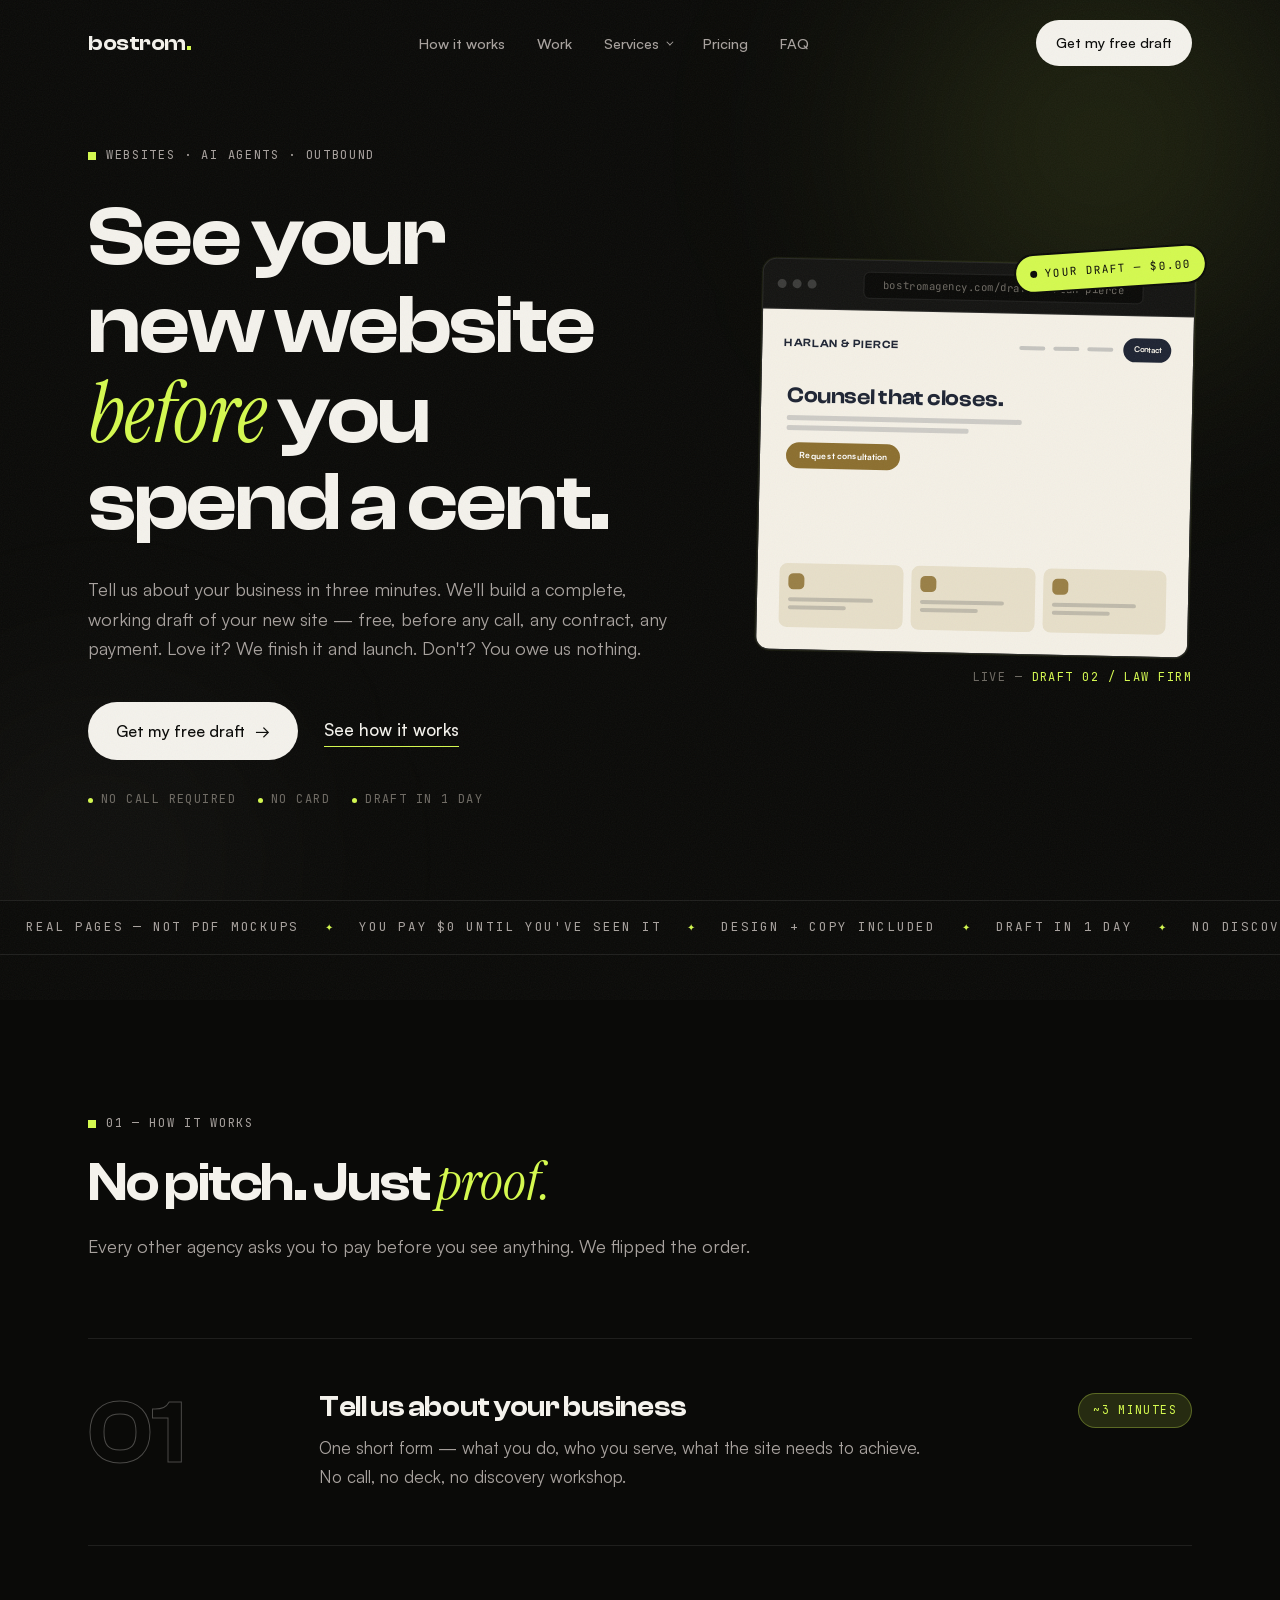
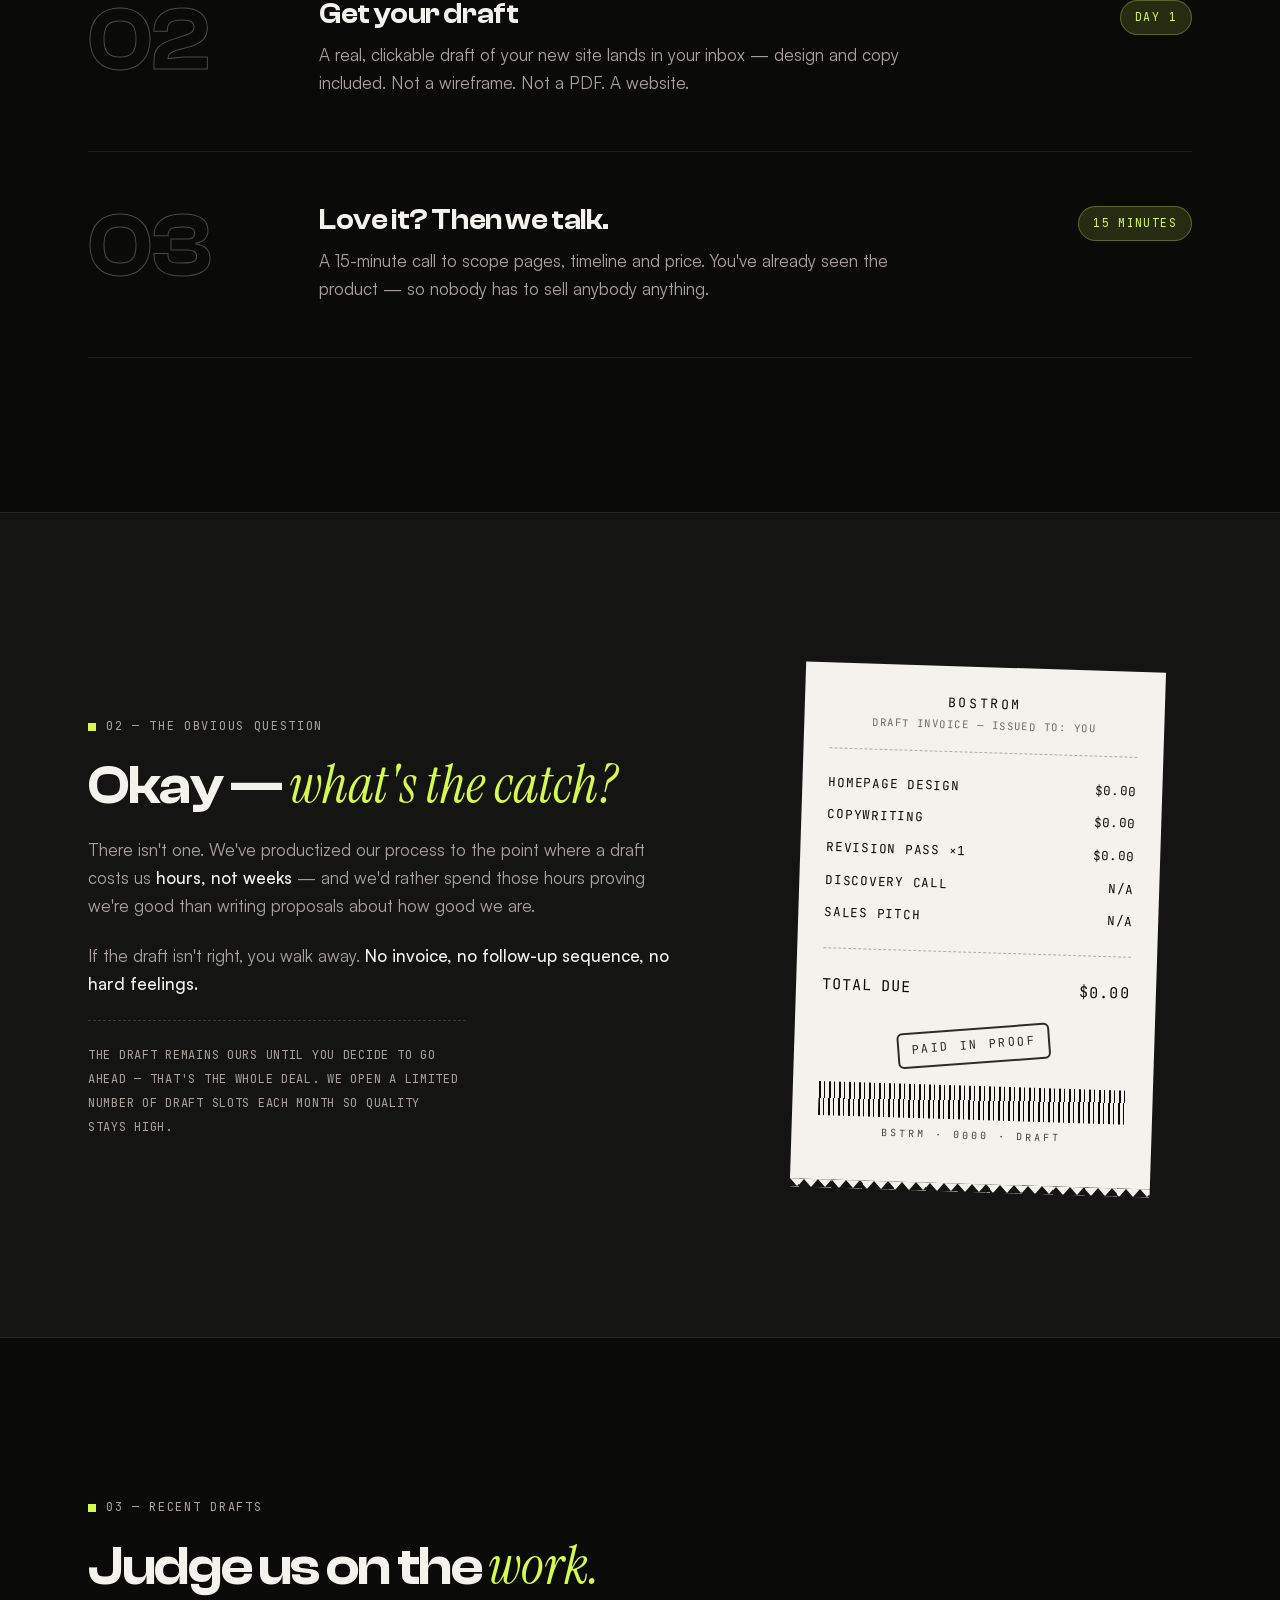
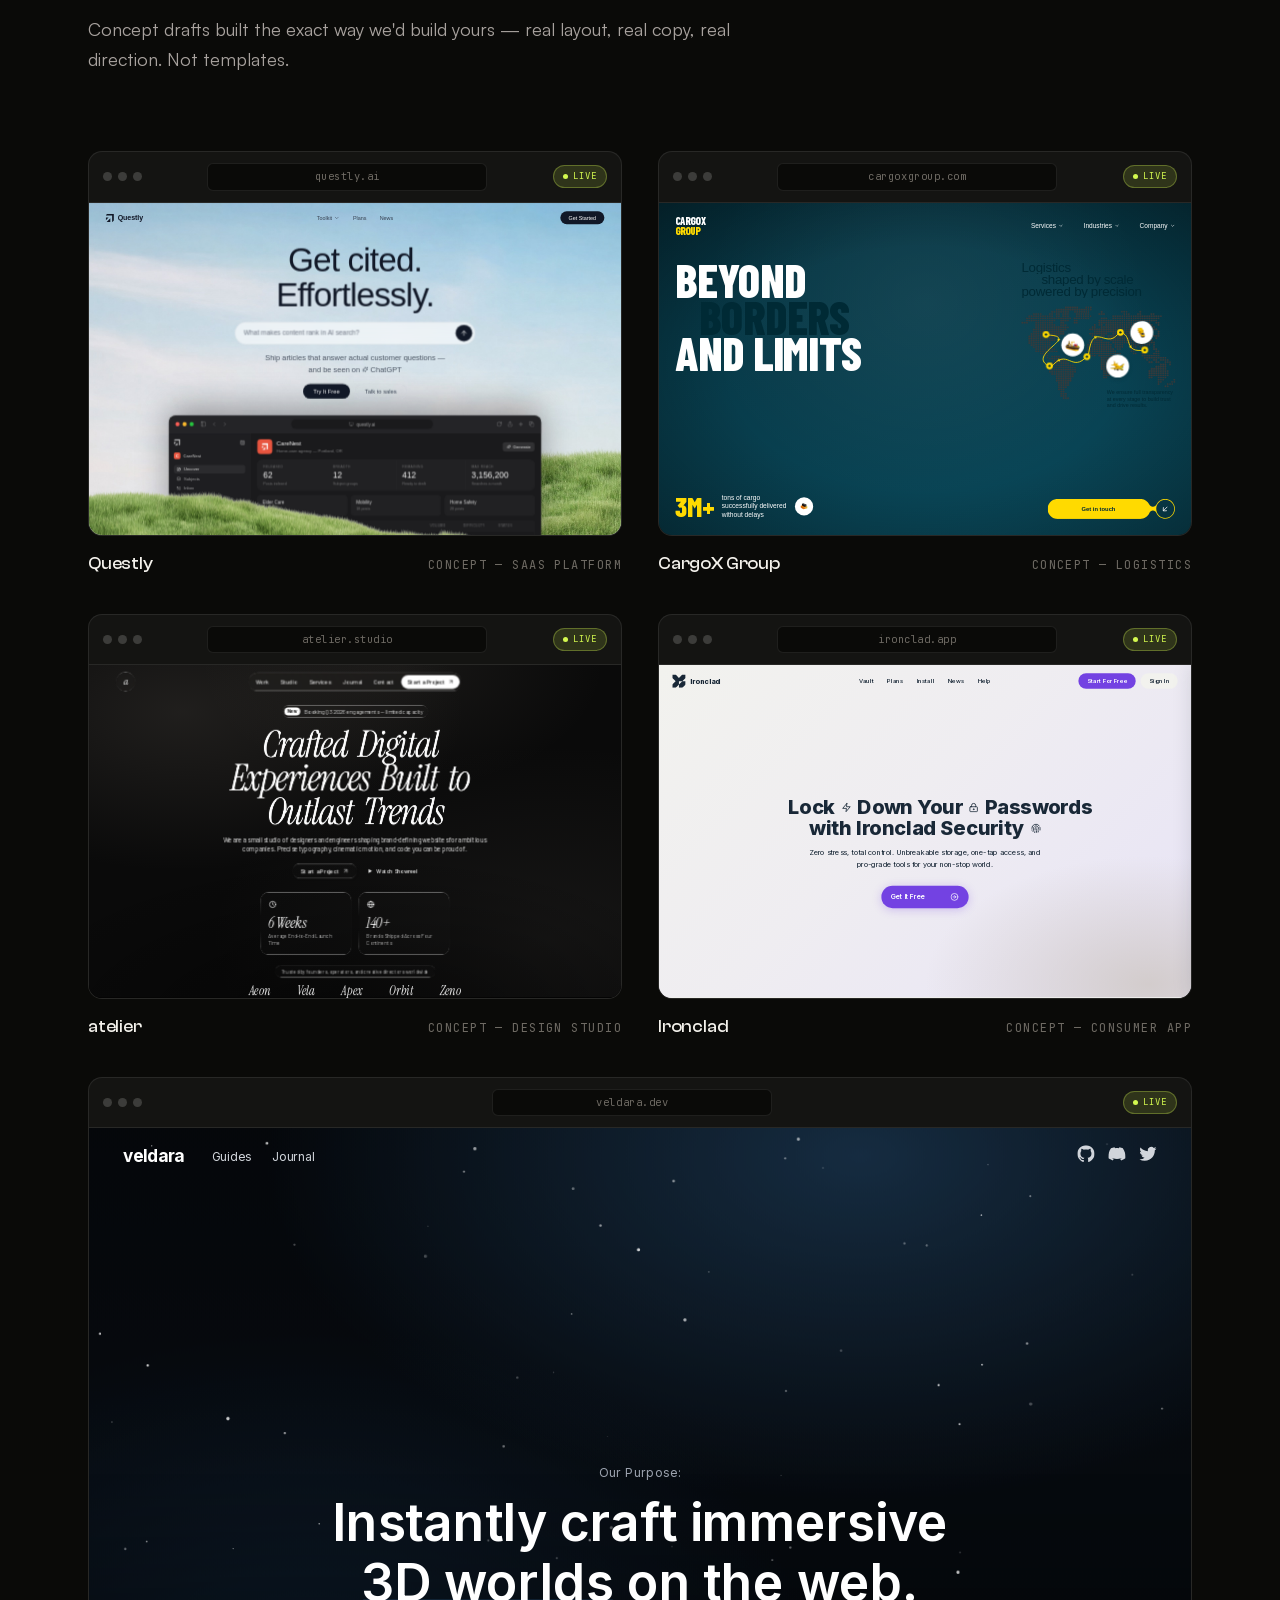
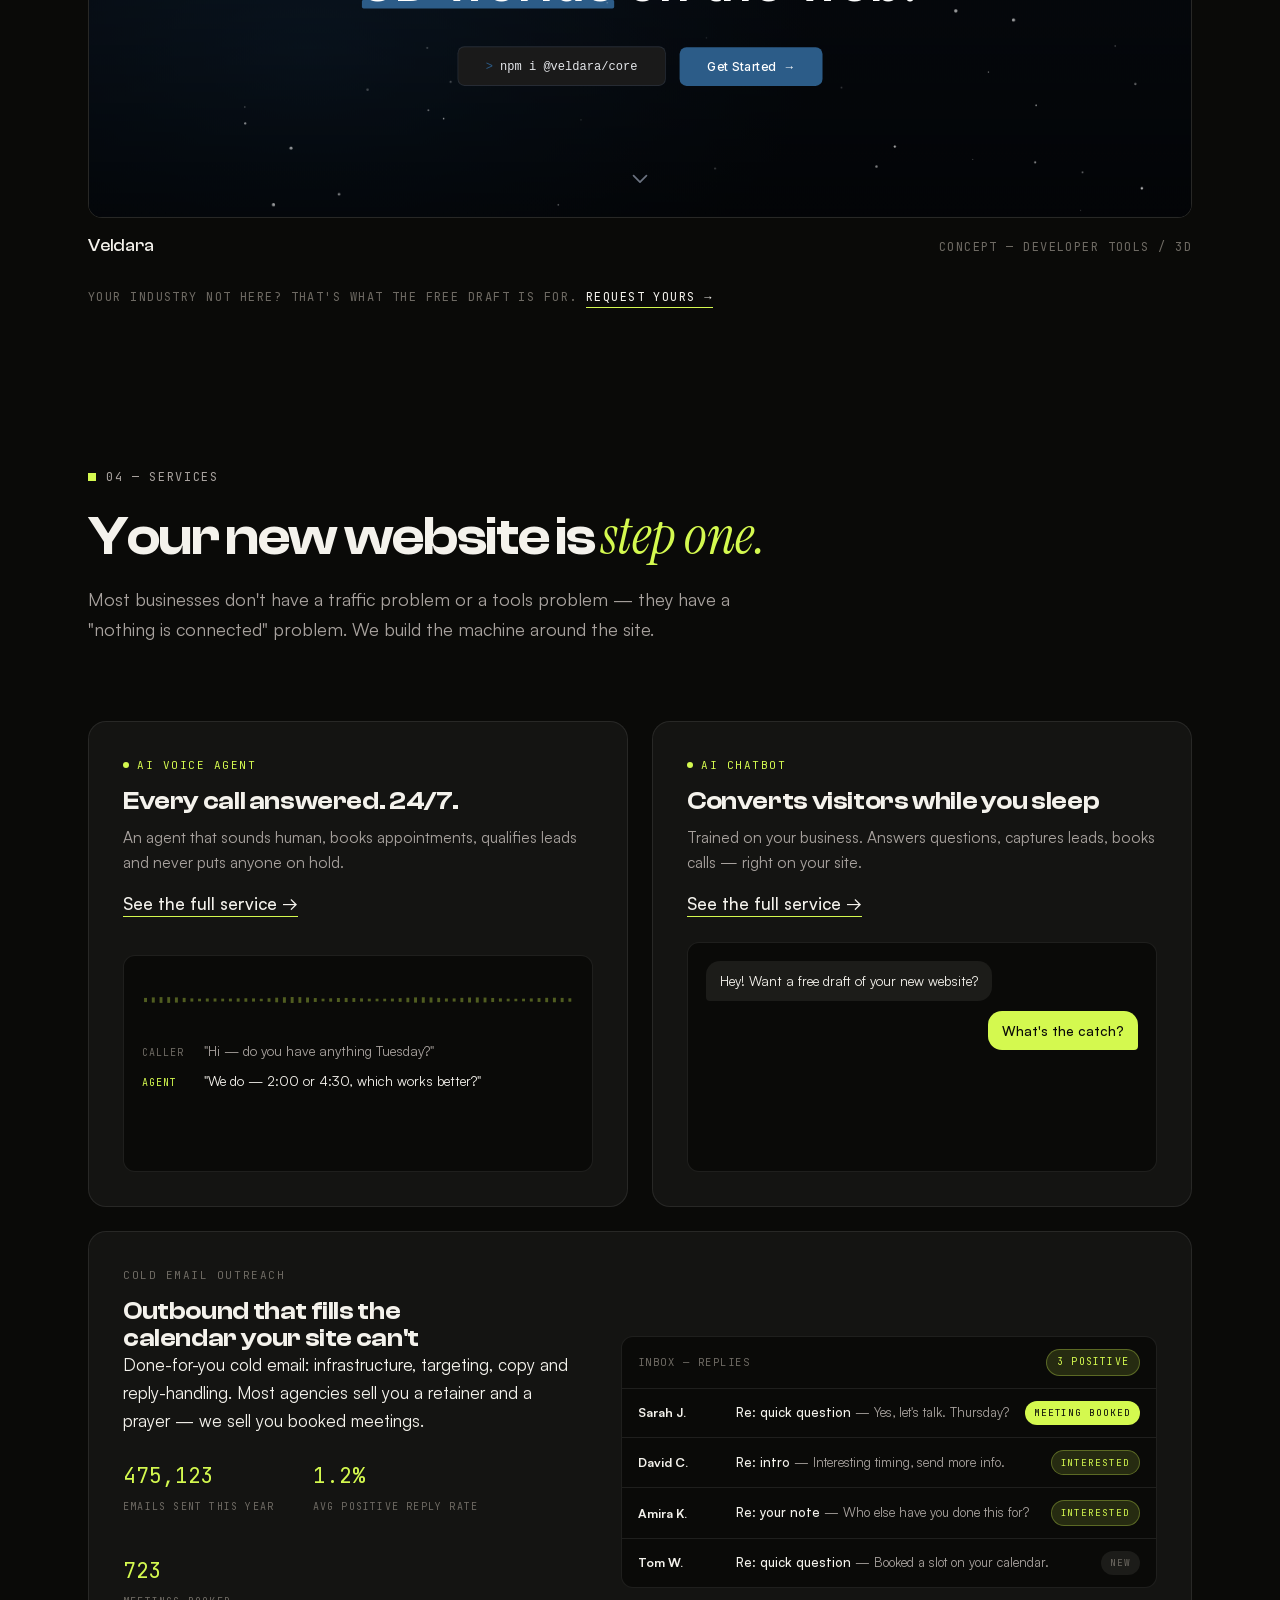
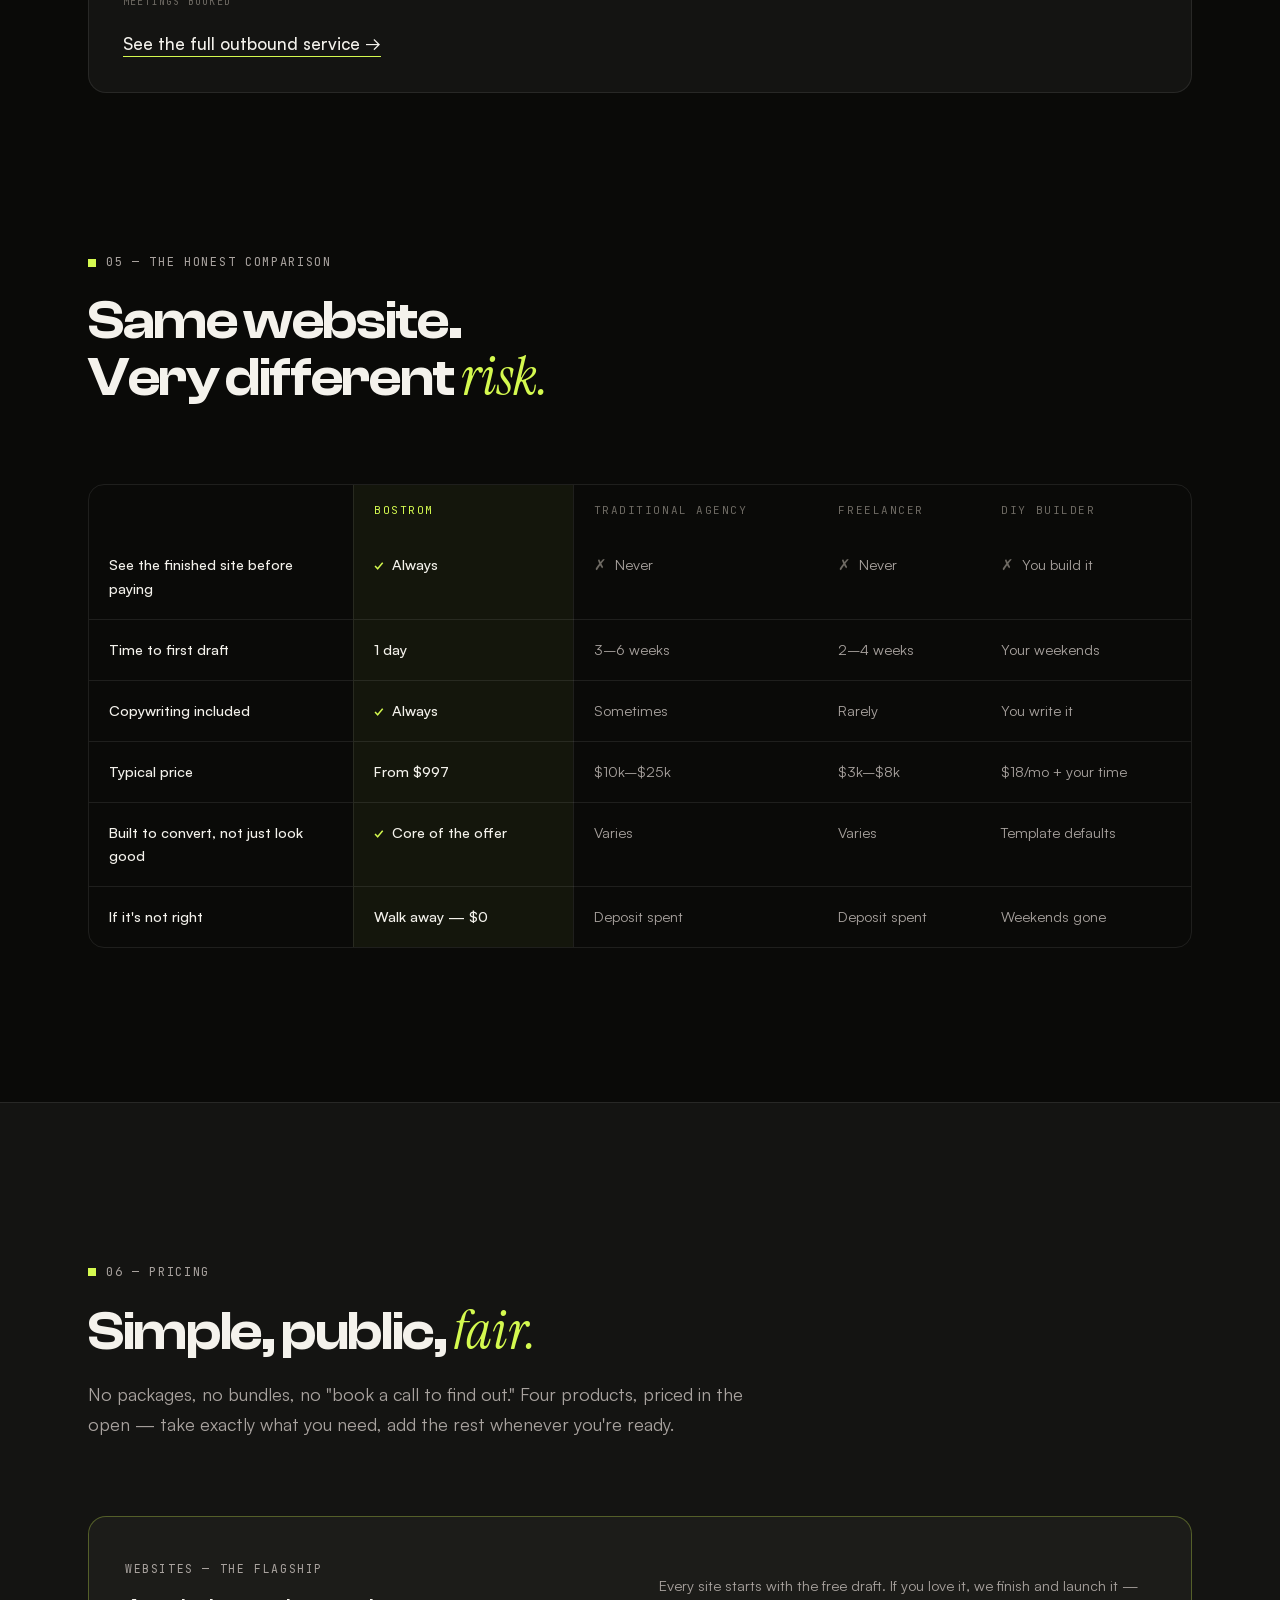
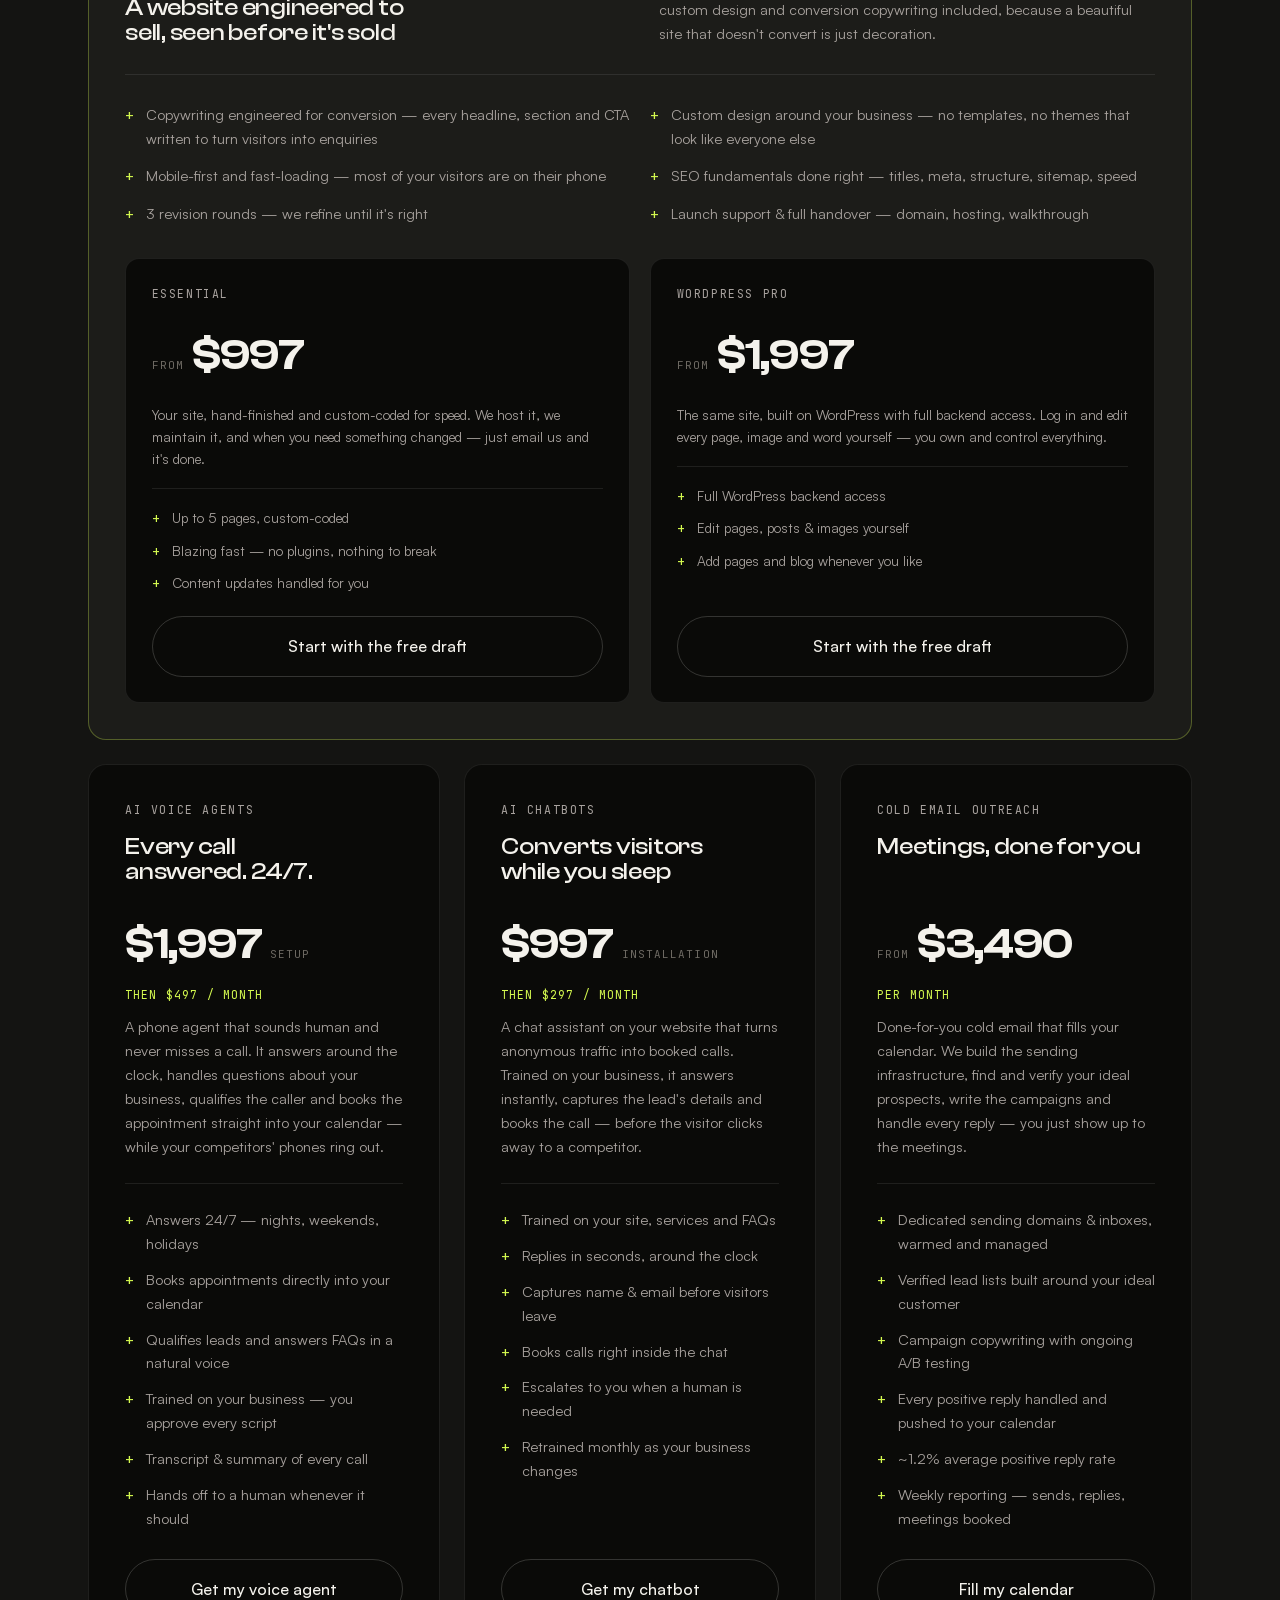
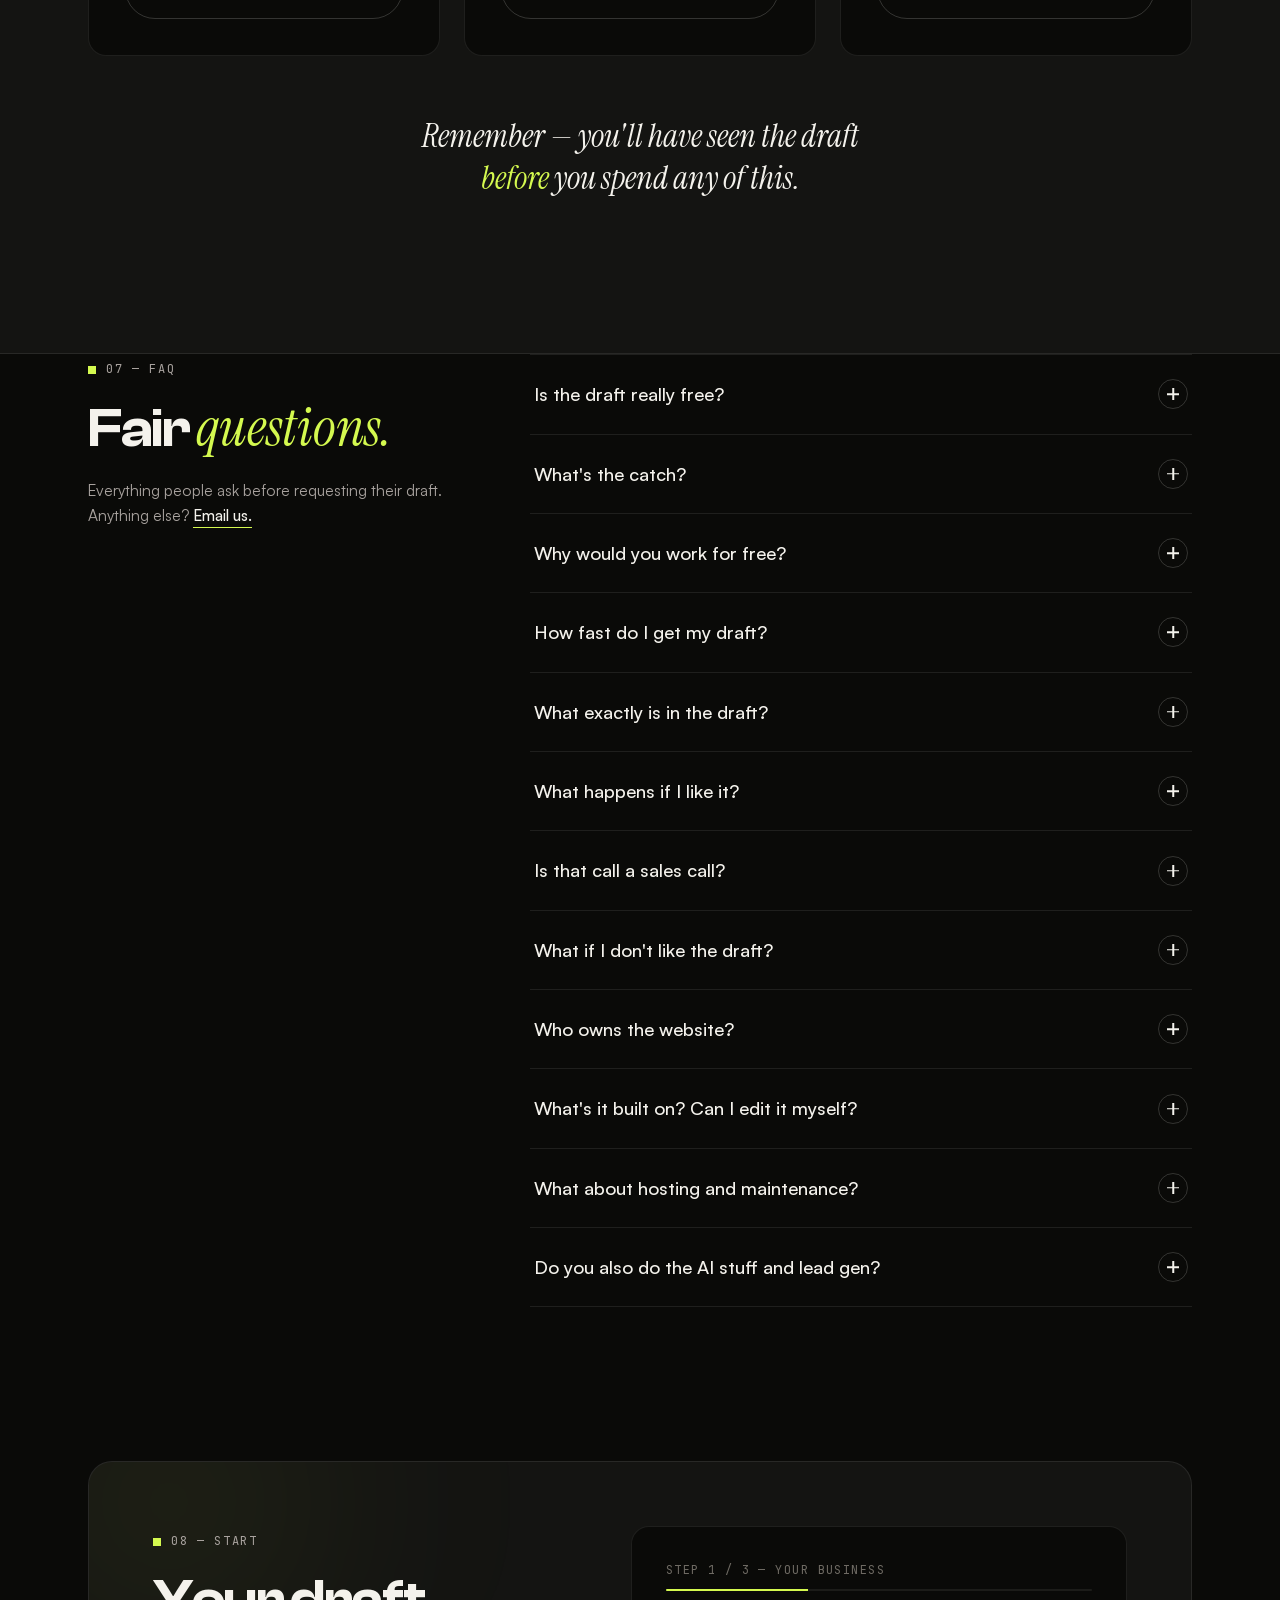
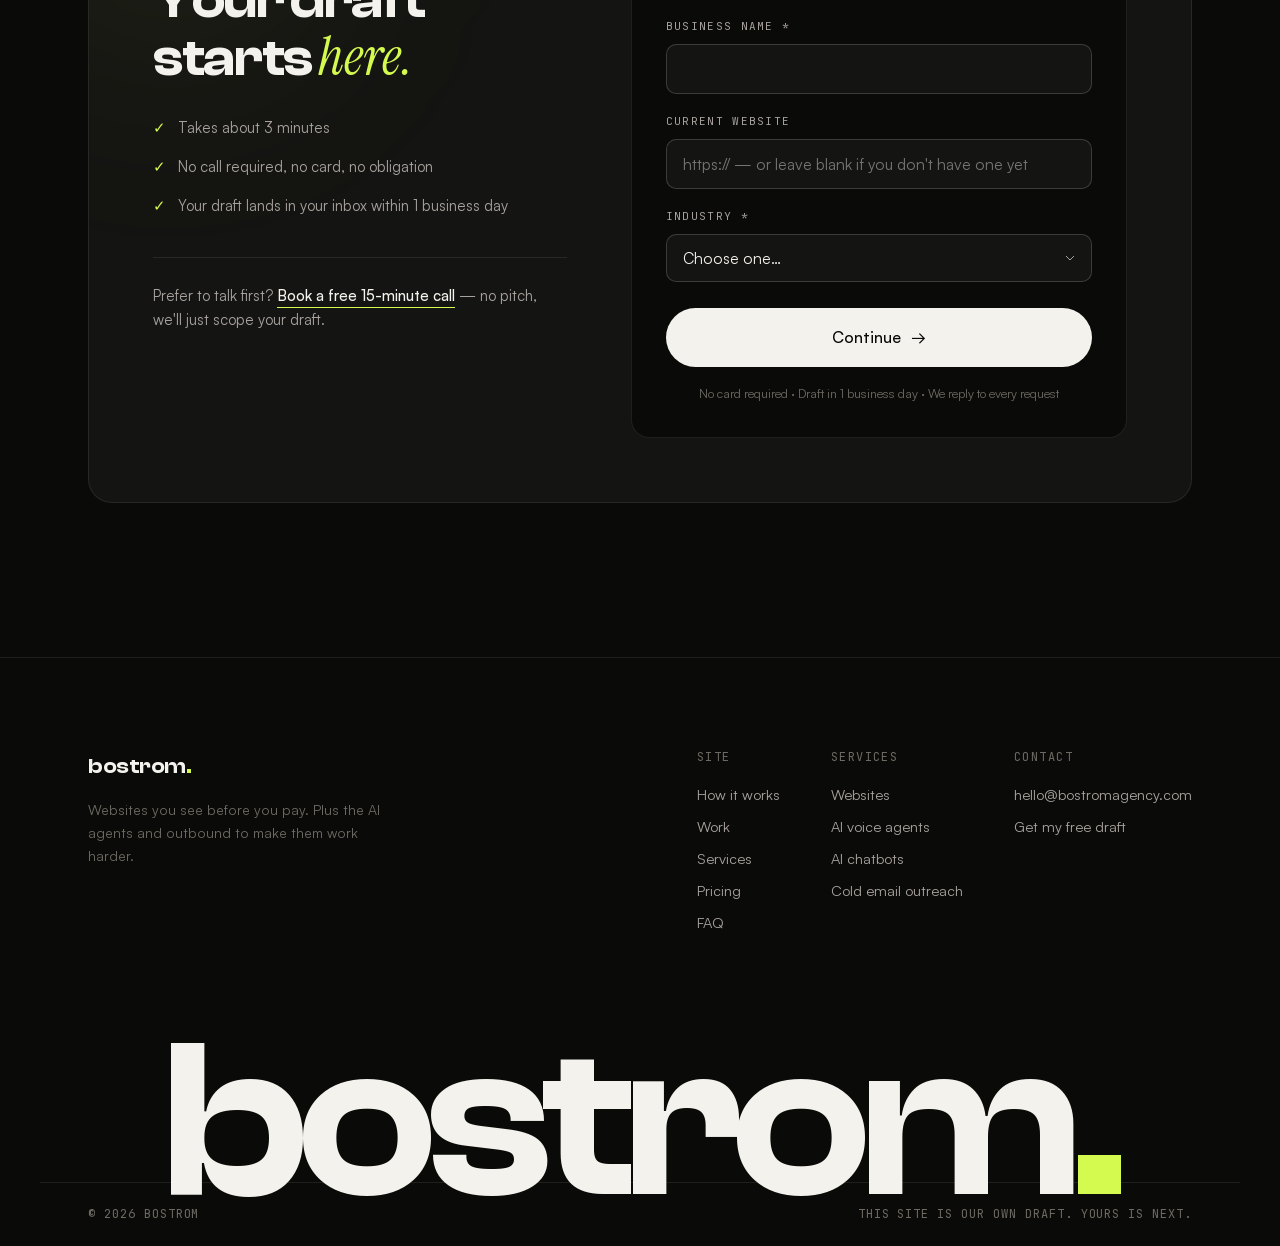
==== index.html @ e9e7b2a8 "Bostrom marketing site: homepage + voice / chatbot / cold-email service pages Static multi-page site" ====
<!DOCTYPE html>
<html lang="en">
<head>
<meta charset="UTF-8">
<meta name="viewport" content="width=device-width, initial-scale=1.0">
<title>Bostrom — See your new website before you pay a cent</title>
<meta name="description" content="Bostrom builds a complete working draft of your new website before any call, contract or payment. Love it? We launch it. Don't? You owe nothing. Websites, AI voice agents, chatbots & cold email outreach.">
<meta property="og:title" content="Bostrom — See your new website before you pay a cent">
<meta property="og:description" content="A complete working draft of your new website — free, before any call, any contract, any payment.">
<meta property="og:type" content="website">
<link rel="icon" href="data:image/svg+xml,%3Csvg xmlns='http://www.w3.org/2000/svg' viewBox='0 0 64 64'%3E%3Crect width='64' height='64' rx='14' fill='%23D4F94F'/%3E%3Ctext x='32' y='46' font-family='Georgia,serif' font-style='italic' font-size='42' text-anchor='middle' fill='%230A0A08'%3Eb%3C/text%3E%3C/svg%3E">
<link rel="stylesheet" href="styles.css">
</head>
<body>
<a class="skip" href="#main">Skip to content</a>
<div id="nav-sentinel"></div>
<div class="grain" aria-hidden="true"></div>

<header class="nav" id="nav">
  <div class="container">
    <a class="wordmark" href="#top">bostrom<i>.</i></a>
    <nav aria-label="Primary">
      <ul class="nav-links">
        <li><a href="#process">How it works</a></li>
        <li><a href="#work">Work</a></li>
        <li class="has-drop">
          <a href="#services" aria-haspopup="true">Services</a>
          <div class="drop">
            <div class="drop-inner">
              <a href="#pricing">Websites <span class="dm">from $997</span></a>
              <a href="voice-agents.html">AI voice agents <span class="dm">$1,997</span></a>
              <a href="chatbots.html">AI chatbots <span class="dm">$997</span></a>
              <a href="cold-email.html">Cold email outreach <span class="dm">from $3,490</span></a>
            </div>
          </div>
        </li>
        <li><a href="#pricing">Pricing</a></li>
        <li><a href="#faq">FAQ</a></li>
      </ul>
    </nav>
    <div style="display:flex;align-items:center;gap:10px">
      <a class="btn" href="#start">Get my free draft</a>
      <button class="nav-toggle" id="nav-toggle" aria-label="Menu" aria-expanded="false"><span></span><span></span><span></span></button>
    </div>
  </div>
</header>
<div class="mobile-menu" id="mobile-menu">
  <span class="mono">Menu</span>
  <a href="#process">How it works</a>
  <a href="#work">Work</a>
  <a href="#services">Services</a>
  <a href="voice-agents.html">AI voice agents</a>
  <a href="chatbots.html">AI chatbots</a>
  <a href="cold-email.html">Cold email</a>
  <a href="#pricing">Pricing</a>
  <a href="#faq">FAQ</a>
  <a href="#start" style="color:var(--lime)">Get my free draft</a>
</div>

<main id="main">

<!-- ================= HERO ================= -->
<section class="hero" id="top">
  <div class="aurora aurora-1" aria-hidden="true"></div>
  <div class="aurora aurora-2" aria-hidden="true"></div>
  <div class="container hero-grid">
    <div>
      <span class="eyebrow fade-up" data-scramble>Websites · AI Agents · Outbound</span>
      <h1>
        <span class="line"><span class="line-in">See your new website</span></span>
        <span class="line"><span class="line-in"><span class="serif-a">before</span> you spend a cent.</span></span>
      </h1>
      <p class="lead fade-up d1">Tell us about your business in three minutes. We'll build a complete, working draft of your new site — free, before any call, any contract, any payment. Love it? We finish it and launch. Don't? You owe us nothing.</p>
      <div class="hero-cta fade-up d2">
        <span class="magnetic"><a class="btn" href="#start">Get my free draft <span class="arr">→</span></a></span>
        <a class="link-u" href="#process">See how it works</a>
      </div>
      <div class="hero-micro mono fade-up d3">
        <span>No call required</span>
        <span>No card</span>
        <span>Draft in 1 day</span>
      </div>
    </div>
    <div class="hero-visual fade-up d2">
      <div class="hero-frame-wrap">
        <span class="sticker"><i></i>Your draft — $0.00</span>
        <div class="frame">
          <div class="frame-bar">
            <div class="frame-dots"><i></i><i></i><i></i></div>
            <div class="frame-url" id="hero-url">bostromagency.com/draft/nordblom-dental</div>
          </div>
          <div class="mini" id="hero-mini">
            <div class="mini-nav">
              <span class="mini-logo" id="hm-logo">NORDBLOM DENTAL</span>
              <span class="mn-links"><i></i><i></i><i></i></span>
              <span class="mini-btn" id="hm-btn">Book now</span>
            </div>
            <div class="mini-hero">
              <div class="mini-h" id="hm-h">Smile with confidence again.</div>
              <div class="mini-sub"><i></i><i></i></div>
              <span class="mini-cta" id="hm-cta">Book a check-up</span>
            </div>
            <div class="mini-cards">
              <div class="mini-card"><b></b><i></i><i></i></div>
              <div class="mini-card"><b></b><i></i><i></i></div>
              <div class="mini-card"><b></b><i></i><i></i></div>
            </div>
          </div>
        </div>
      </div>
      <p class="frame-caption mono">Live — <b id="hero-count">Draft 01 / Dental clinic</b></p>
    </div>
  </div>
</section>

<!-- ================= TICKER ================= -->
<div class="ticker" aria-hidden="true">
  <div class="ticker-track" id="ticker-track">
    <div>
      <span>Real pages — not PDF mockups</span><em>✦</em>
      <span>You pay $0 until you've seen it</span><em>✦</em>
      <span>Design + copy included</span><em>✦</em>
      <span>Draft in 1 day</span><em>✦</em>
      <span>No discovery calls</span><em>✦</em>
      <span>No deposits</span><em>✦</em>
      <span>Walk away anytime</span><em>✦</em>
    </div>
  </div>
</div>

<!-- ================= PROCESS ================= -->
<section class="sect" id="process">
  <div class="container">
    <div class="sect-head" data-reveal>
      <span class="eyebrow">01 — How it works</span>
      <h2>No pitch. Just <span class="serif-a">proof.</span></h2>
      <p class="lead">Every other agency asks you to pay before you see anything. We flipped the order.</p>
    </div>
    <div class="steps">
      <div class="step" data-reveal>
        <span class="step-num">01</span>
        <div>
          <h3>Tell us about your business</h3>
          <p>One short form — what you do, who you serve, what the site needs to achieve. No call, no deck, no discovery workshop.</p>
        </div>
        <span class="chip">~3 minutes</span>
      </div>
      <div class="step" data-reveal>
        <span class="step-num">02</span>
        <div>
          <h3>Get your draft</h3>
          <p>A real, clickable draft of your new site lands in your inbox — design and copy included. Not a wireframe. Not a PDF. A website.</p>
        </div>
        <span class="chip">Day 1</span>
      </div>
      <div class="step" data-reveal>
        <span class="step-num">03</span>
        <div>
          <h3>Love it? Then we talk.</h3>
          <p>A 15-minute call to scope pages, timeline and price. You've already seen the product — so nobody has to sell anybody anything.</p>
        </div>
        <span class="chip">15 minutes</span>
      </div>
    </div>
  </div>
</section>

<!-- ================= CATCH ================= -->
<section class="sect catch" id="catch">
  <div class="container catch-grid">
    <div data-reveal>
      <span class="eyebrow">02 — The obvious question</span>
      <h2>Okay — <span class="serif-a">what's the catch?</span></h2>
      <p>There isn't one. We've productized our process to the point where a draft costs us <b>hours, not weeks</b> — and we'd rather spend those hours proving we're good than writing proposals about how good we are.</p>
      <p>If the draft isn't right, you walk away. <b>No invoice, no follow-up sequence, no hard feelings.</b></p>
      <p class="fine">The draft remains ours until you decide to go ahead — that's the whole deal. We open a limited number of draft slots each month so quality stays high.</p>
    </div>
    <div class="receipt-wrap" data-reveal>
      <div class="receipt" aria-label="A receipt showing everything in the draft costs $0.00">
        <h3>Bostrom</h3>
        <p class="r-sub">Draft invoice — issued to: you</p>
        <hr>
        <div class="row"><span>Homepage design</span><span>$0.00</span></div>
        <div class="row"><span>Copywriting</span><span>$0.00</span></div>
        <div class="row"><span>Revision pass ×1</span><span>$0.00</span></div>
        <div class="row"><span>Discovery call</span><span>N/A</span></div>
        <div class="row"><span>Sales pitch</span><span>N/A</span></div>
        <hr>
        <div class="row total"><span>Total due</span><span>$0.00</span></div>
        <span class="stamp">Paid in proof</span>
        <div class="barcode" aria-hidden="true"></div>
        <p class="r-id">BSTRM · 0000 · DRAFT</p>
      </div>
    </div>
  </div>
</section>

<!-- ================= WORK ================= -->
<section class="sect" id="work">
  <div class="container">
    <div class="sect-head" data-reveal>
      <span class="eyebrow">03 — Recent drafts</span>
      <h2>Judge us on the <span class="serif-a">work.</span></h2>
      <p class="lead">Concept drafts built the exact way we'd build yours — real layout, real copy, real direction. Not templates.</p>
    </div>
    <div class="work-grid">
      <a class="work-card" href="examples/questly.html" target="_blank" rel="noopener" data-reveal>
        <div class="frame">
          <div class="frame-bar"><div class="frame-dots"><i></i><i></i><i></i></div><div class="frame-url">questly.ai</div><span class="live-chip"><i></i>Live</span></div>
          <div class="site-preview" data-src="examples/questly.html?loop=1">
            <div class="poster p-questly">Questly</div>
            <iframe title="Questly — live preview" loading="lazy" tabindex="-1" aria-hidden="true"></iframe>
          </div>
          <div class="visit"><span>Open the full site ↗</span></div>
        </div>
        <div class="work-meta"><strong>Questly</strong><span class="mono">Concept — SaaS platform</span></div>
      </a>
      <a class="work-card" href="examples/cargox.html" target="_blank" rel="noopener" data-reveal>
        <div class="frame">
          <div class="frame-bar"><div class="frame-dots"><i></i><i></i><i></i></div><div class="frame-url">cargoxgroup.com</div><span class="live-chip"><i></i>Live</span></div>
          <div class="site-preview" data-src="examples/cargox.html?loop=1">
            <div class="poster p-cargox">CargoX</div>
            <iframe title="CargoX Group — live preview" loading="lazy" tabindex="-1" aria-hidden="true"></iframe>
          </div>
          <div class="visit"><span>Open the full site ↗</span></div>
        </div>
        <div class="work-meta"><strong>CargoX Group</strong><span class="mono">Concept — Logistics</span></div>
      </a>
      <a class="work-card" href="examples/atelier.html" target="_blank" rel="noopener" data-reveal>
        <div class="frame">
          <div class="frame-bar"><div class="frame-dots"><i></i><i></i><i></i></div><div class="frame-url">atelier.studio</div><span class="live-chip"><i></i>Live</span></div>
          <div class="site-preview" data-src="examples/atelier.html?loop=1">
            <div class="poster p-atelier">atelier</div>
            <iframe title="atelier — live preview" loading="lazy" tabindex="-1" aria-hidden="true"></iframe>
          </div>
          <div class="visit"><span>Open the full site ↗</span></div>
        </div>
        <div class="work-meta"><strong>atelier</strong><span class="mono">Concept — Design studio</span></div>
      </a>
      <a class="work-card" href="examples/ironclad.html" target="_blank" rel="noopener" data-reveal>
        <div class="frame">
          <div class="frame-bar"><div class="frame-dots"><i></i><i></i><i></i></div><div class="frame-url">ironclad.app</div><span class="live-chip"><i></i>Live</span></div>
          <div class="site-preview" data-src="examples/ironclad.html?loop=1">
            <div class="poster p-ironclad">Ironclad</div>
            <iframe title="Ironclad — live preview" loading="lazy" tabindex="-1" aria-hidden="true"></iframe>
          </div>
          <div class="visit"><span>Open the full site ↗</span></div>
        </div>
        <div class="work-meta"><strong>Ironclad</strong><span class="mono">Concept — Consumer app</span></div>
      </a>
      <a class="work-card work-wide" href="examples/veldara.html" target="_blank" rel="noopener" data-reveal>
        <div class="frame">
          <div class="frame-bar"><div class="frame-dots"><i></i><i></i><i></i></div><div class="frame-url">veldara.dev</div><span class="live-chip"><i></i>Live</span></div>
          <div class="site-preview" data-src="examples/veldara.html?loop=1">
            <div class="poster p-veldara">veldara</div>
            <iframe title="Veldara — live preview" loading="lazy" tabindex="-1" aria-hidden="true"></iframe>
          </div>
          <div class="visit"><span>Open the full site ↗</span></div>
        </div>
        <div class="work-meta"><strong>Veldara</strong><span class="mono">Concept — Developer tools / 3D</span></div>
      </a>
    </div>
    <p class="mono" style="margin-top:28px" data-reveal>Your industry not here? That's what the free draft is for. <a class="link-u" href="#start" style="color:var(--ink)">Request yours →</a></p>
  </div>
</section>

<!-- ================= SERVICES ================= -->
<section class="sect" id="services" style="padding-top:0">
  <div class="container">
    <div class="sect-head" data-reveal>
      <span class="eyebrow">04 — Services</span>
      <h2>Your new website is <span class="serif-a">step one.</span></h2>
      <p class="lead">Most businesses don't have a traffic problem or a tools problem — they have a "nothing is connected" problem. We build the machine around the site.</p>
    </div>
    <div class="bento">
      <div class="tile t-voice" data-reveal>
        <span class="tile-tag ai">AI Voice Agent</span>
        <h3>Every call answered. 24/7.</h3>
        <p>An agent that sounds human, books appointments, qualifies leads and never puts anyone on hold.</p>
        <div class="tile-cta" style="margin-top:14px"><a class="link-u" href="voice-agents.html">See the full service →</a></div>
        <div class="tile-demo">
          <div class="voice-demo">
            <canvas class="wave" id="wave" width="600" height="104" aria-hidden="true"></canvas>
            <div class="voice-lines" id="voice-lines">
              <div class="vl caller"><b>Caller</b><span>"Hi — do you have anything Tuesday?"</span></div>
              <div class="vl agent"><b>Agent</b><span>"We do — 2:00 or 4:30, which works better?"</span></div>
              <div class="vl caller"><b>Caller</b><span>"2 works."</span></div>
              <div class="vl agent"><b>Agent</b><span>"Booked. Confirmation on its way. <span class="ok">✓</span>"</span></div>
            </div>
          </div>
        </div>
      </div>

      <div class="tile t-chat" data-reveal>
        <span class="tile-tag ai">AI Chatbot</span>
        <h3>Converts visitors while you sleep</h3>
        <p>Trained on your business. Answers questions, captures leads, books calls — right on your site.</p>
        <div class="tile-cta" style="margin-top:14px"><a class="link-u" href="chatbots.html">See the full service →</a></div>
        <div class="tile-demo">
          <div class="chat-demo" id="chat-demo" aria-hidden="true"></div>
        </div>
      </div>

      <div class="tile t-mail" data-reveal>
        <div class="t-copy">
          <span class="tile-tag">Cold Email Outreach</span>
          <h3>Outbound that fills the calendar your site can't</h3>
          <p>Done-for-you cold email: infrastructure, targeting, copy and reply-handling. Most agencies sell you a retainer and a prayer — we sell you booked meetings.</p>
          <div class="stat-row">
            <div class="stat"><b><span data-count="475123">0</span></b><span class="sl">Emails sent this year</span></div>
            <div class="stat"><b><span data-count="1.2" data-dec="1">0</span>%</b><span class="sl">Avg positive reply rate</span></div>
            <div class="stat"><b><span data-count="723">0</span></b><span class="sl">Meetings booked</span></div>
          </div>
          <div class="tile-cta" style="margin-top:20px"><a class="link-u" href="cold-email.html">See the full outbound service →</a></div>
        </div>
        <div class="tile-demo">
          <div class="inbox">
            <div class="inbox-head"><b>Inbox — replies</b><span class="chip" id="inbox-count">0 positive</span></div>
            <div id="inbox-rows">
              <div class="mail-row"><span class="who">Sarah J.</span><span class="subj"><b>Re: quick question</b> — Yes, let's talk. Thursday?</span><span class="tag">New</span></div>
              <div class="mail-row"><span class="who">David C.</span><span class="subj"><b>Re: intro</b> — Interesting timing, send more info.</span><span class="tag">New</span></div>
              <div class="mail-row"><span class="who">Amira K.</span><span class="subj"><b>Re: your note</b> — Who else have you done this for?</span><span class="tag">New</span></div>
              <div class="mail-row"><span class="who">Tom W.</span><span class="subj"><b>Re: quick question</b> — Booked a slot on your calendar.</span><span class="tag">New</span></div>
            </div>
          </div>
        </div>
      </div>
    </div>
  </div>
</section>

<!-- ================= COMPARE ================= -->
<section class="sect" id="compare" style="padding-top:0">
  <div class="container">
    <div class="sect-head" data-reveal>
      <span class="eyebrow">05 — The honest comparison</span>
      <h2>Same website. Very different <span class="serif-a">risk.</span></h2>
    </div>
    <div class="table-scroll" data-reveal>
      <table>
        <thead>
          <tr><th scope="col"></th><th scope="col" class="you">Bostrom</th><th scope="col">Traditional agency</th><th scope="col">Freelancer</th><th scope="col">DIY builder</th></tr>
        </thead>
        <tbody>
          <tr><th scope="row">See the finished site before paying</th><td class="you"><span class="yes">✓</span>Always</td><td><span class="no">✗</span>Never</td><td><span class="no">✗</span>Never</td><td><span class="no">✗</span>You build it</td></tr>
          <tr><th scope="row">Time to first draft</th><td class="you">1 day</td><td>3–6 weeks</td><td>2–4 weeks</td><td>Your weekends</td></tr>
          <tr><th scope="row">Copywriting included</th><td class="you"><span class="yes">✓</span>Always</td><td>Sometimes</td><td>Rarely</td><td>You write it</td></tr>
          <tr><th scope="row">Typical price</th><td class="you">From $997</td><td>$10k–$25k</td><td>$3k–$8k</td><td>$18/mo + your time</td></tr>
          <tr><th scope="row">Built to convert, not just look good</th><td class="you"><span class="yes">✓</span>Core of the offer</td><td>Varies</td><td>Varies</td><td>Template defaults</td></tr>
          <tr><th scope="row">If it's not right</th><td class="you">Walk away — $0</td><td>Deposit spent</td><td>Deposit spent</td><td>Weekends gone</td></tr>
        </tbody>
      </table>
    </div>
  </div>
</section>

<!-- ================= PRICING ================= -->
<section class="sect pricing" id="pricing">
  <div class="container">
    <div class="sect-head" data-reveal>
      <span class="eyebrow">06 — Pricing</span>
      <h2>Simple, public, <span class="serif-a">fair.</span></h2>
      <p class="lead">No packages, no bundles, no "book a call to find out." Four products, priced in the open — take exactly what you need, add the rest whenever you're ready.</p>
    </div>

    <!-- Websites — flagship product -->
    <div class="price-card web-card" data-reveal>
      <div class="web-head">
        <div>
          <span class="t">Websites — the flagship</span>
          <h3>A website engineered to sell, seen before it's sold</h3>
        </div>
        <p>Every site starts with the free draft. If you love it, we finish and launch it — custom design and conversion copywriting included, because a beautiful site that doesn't convert is just decoration.</p>
      </div>
      <ul class="feat web-feats">
        <li>Copywriting engineered for conversion — every headline, section and CTA written to turn visitors into enquiries</li>
        <li>Custom design around your business — no templates, no themes that look like everyone else</li>
        <li>Mobile-first and fast-loading — most of your visitors are on their phone</li>
        <li>SEO fundamentals done right — titles, meta, structure, sitemap, speed</li>
        <li>3 revision rounds — we refine until it's right</li>
        <li>Launch support & full handover — domain, hosting, walkthrough</li>
      </ul>
      <div class="web-options">
        <div class="web-opt">
          <span class="t">Essential</span>
          <div class="amt"><span>from</span><b>$997</b></div>
          <p class="wo-d">Your site, hand-finished and custom-coded for speed. We host it, we maintain it, and when you need something changed — just email us and it's done.</p>
          <ul class="feat">
            <li>Up to 5 pages, custom-coded</li>
            <li>Blazing fast — no plugins, nothing to break</li>
            <li>Content updates handled for you</li>
          </ul>
          <a class="btn btn-ghost" href="#start">Start with the free draft</a>
        </div>
        <div class="web-opt">
          <span class="t">WordPress Pro</span>
          <div class="amt"><span>from</span><b>$1,997</b></div>
          <p class="wo-d">The same site, built on WordPress with full backend access. Log in and edit every page, image and word yourself — you own and control everything.</p>
          <ul class="feat">
            <li>Full WordPress backend access</li>
            <li>Edit pages, posts & images yourself</li>
            <li>Add pages and blog whenever you like</li>
          </ul>
          <a class="btn btn-ghost" href="#start">Start with the free draft</a>
        </div>
      </div>
    </div>

    <!-- Standalone products -->
    <div class="price-grid">
      <div class="price-card" data-reveal>
        <span class="t">AI Voice Agents</span>
        <h3>Every call answered. 24/7.</h3>
        <div class="amt"><b>$1,997</b><span>setup</span></div>
        <div class="amt-mo mono">then $497 / month</div>
        <p>A phone agent that sounds human and never misses a call. It answers around the clock, handles questions about your business, qualifies the caller and books the appointment straight into your calendar — while your competitors' phones ring out.</p>
        <ul class="feat">
          <li>Answers 24/7 — nights, weekends, holidays</li>
          <li>Books appointments directly into your calendar</li>
          <li>Qualifies leads and answers FAQs in a natural voice</li>
          <li>Trained on your business — you approve every script</li>
          <li>Transcript & summary of every call</li>
          <li>Hands off to a human whenever it should</li>
        </ul>
        <a class="btn btn-ghost" href="voice-agents.html">Get my voice agent</a>
      </div>
      <div class="price-card" data-reveal>
        <span class="t">AI Chatbots</span>
        <h3>Converts visitors while you sleep</h3>
        <div class="amt"><b>$997</b><span>installation</span></div>
        <div class="amt-mo mono">then $297 / month</div>
        <p>A chat assistant on your website that turns anonymous traffic into booked calls. Trained on your business, it answers instantly, captures the lead's details and books the call — before the visitor clicks away to a competitor.</p>
        <ul class="feat">
          <li>Trained on your site, services and FAQs</li>
          <li>Replies in seconds, around the clock</li>
          <li>Captures name & email before visitors leave</li>
          <li>Books calls right inside the chat</li>
          <li>Escalates to you when a human is needed</li>
          <li>Retrained monthly as your business changes</li>
        </ul>
        <a class="btn btn-ghost" href="chatbots.html">Get my chatbot</a>
      </div>
      <div class="price-card" data-reveal>
        <span class="t">Cold Email Outreach</span>
        <h3>Meetings, done for you</h3>
        <div class="amt"><span>from</span><b>$3,490</b></div>
        <div class="amt-mo mono">per month</div>
        <p>Done-for-you cold email that fills your calendar. We build the sending infrastructure, find and verify your ideal prospects, write the campaigns and handle every reply — you just show up to the meetings.</p>
        <ul class="feat">
          <li>Dedicated sending domains & inboxes, warmed and managed</li>
          <li>Verified lead lists built around your ideal customer</li>
          <li>Campaign copywriting with ongoing A/B testing</li>
          <li>Every positive reply handled and pushed to your calendar</li>
          <li>~1.2% average positive reply rate</li>
          <li>Weekly reporting — sends, replies, meetings booked</li>
        </ul>
        <a class="btn btn-ghost" href="cold-email.html">Fill my calendar</a>
      </div>
    </div>
    <div class="price-note" data-reveal>
      <p class="big">Remember — you'll have seen the draft <em>before</em> you spend any of this.</p>
    </div>
  </div>
</section>

<!-- ================= FAQ ================= -->
<section class="sect" id="faq" style="padding-top:0">
  <div class="container">
    <div class="faq-grid">
    <div class="sect-head" data-reveal>
      <span class="eyebrow">07 — FAQ</span>
      <h2>Fair <span class="serif-a">questions.</span></h2>
      <p class="lead">Everything people ask before requesting their draft. Anything else? <a class="link-u" href="mailto:hello@bostromagency.com">Email us.</a></p>
    </div>
    <div class="faq-list" data-reveal>
      <div class="faq-item">
        <button class="faq-q" aria-expanded="false"><span>Is the draft really free?</span><span class="ic" aria-hidden="true"></span></button>
        <div class="faq-a"><p>Yes. No invoice, no card on file, no obligation. We only get paid if you decide to take the draft live.</p></div>
      </div>
      <div class="faq-item">
        <button class="faq-q" aria-expanded="false"><span>What's the catch?</span><span class="ic" aria-hidden="true"></span></button>
        <div class="faq-a"><p>None. Our process makes drafts cheap for us to produce, and we'd rather prove than pitch. The only condition: the draft stays ours unless you go ahead.</p></div>
      </div>
      <div class="faq-item">
        <button class="faq-q" aria-expanded="false"><span>Why would you work for free?</span><span class="ic" aria-hidden="true"></span></button>
        <div class="faq-a"><p>Because enough people who see their draft go ahead that the math works. We'd rather compete on the work than on the sales call.</p></div>
      </div>
      <div class="faq-item">
        <button class="faq-q" aria-expanded="false"><span>How fast do I get my draft?</span><span class="ic" aria-hidden="true"></span></button>
        <div class="faq-a"><p>Within 1 business day of your form landing in our inbox. Complex businesses can take a day or two more — we'll tell you upfront if so.</p></div>
      </div>
      <div class="faq-item">
        <button class="faq-q" aria-expanded="false"><span>What exactly is in the draft?</span><span class="ic" aria-hidden="true"></span></button>
        <div class="faq-a"><p>A real, clickable homepage built around your business — design and copywriting included. Not a wireframe, not a PDF, not a moodboard. Something you can open in a browser and show your business partner.</p></div>
      </div>
      <div class="faq-item">
        <button class="faq-q" aria-expanded="false"><span>What happens if I like it?</span><span class="ic" aria-hidden="true"></span></button>
        <div class="faq-a"><p>You book a 15-minute call. We scope the remaining pages, agree a timeline and price, and get to work. Typical launch is within 2–4 weeks of that call.</p></div>
      </div>
      <div class="faq-item">
        <button class="faq-q" aria-expanded="false"><span>Is that call a sales call?</span><span class="ic" aria-hidden="true"></span></button>
        <div class="faq-a"><p>No — you've already seen the product. The call is logistics: pages, content, launch date. If the draft didn't convince you, no call happens at all.</p></div>
      </div>
      <div class="faq-item">
        <button class="faq-q" aria-expanded="false"><span>What if I don't like the draft?</span><span class="ic" aria-hidden="true"></span></button>
        <div class="faq-a"><p>Tell us what's off and we'll do one free revision pass. Still not right? Walk away — keep the ideas, pay nothing.</p></div>
      </div>
      <div class="faq-item">
        <button class="faq-q" aria-expanded="false"><span>Who owns the website?</span><span class="ic" aria-hidden="true"></span></button>
        <div class="faq-a"><p>After final payment: you, 100% — design, code, content and domain access. Before payment, the draft remains ours; that's the industry-standard trade for getting it free.</p></div>
      </div>
      <div class="faq-item">
        <button class="faq-q" aria-expanded="false"><span>What's it built on? Can I edit it myself?</span><span class="ic" aria-hidden="true"></span></button>
        <div class="faq-a"><p>Your choice of two builds. <b>Essential</b> is custom-coded for speed — nothing to maintain, and we handle content updates for you. <b>WordPress Pro</b> gives you full backend access so you can edit every page, image and word yourself. Either way you get a full handover walkthrough.</p></div>
      </div>
      <div class="faq-item">
        <button class="faq-q" aria-expanded="false"><span>What about hosting and maintenance?</span><span class="ic" aria-hidden="true"></span></button>
        <div class="faq-a"><p>Your choice: an optional monthly care plan (hosting, updates, small changes), or we hand everything over and you run it wherever you like.</p></div>
      </div>
      <div class="faq-item">
        <button class="faq-q" aria-expanded="false"><span>Do you also do the AI stuff and lead gen?</span><span class="ic" aria-hidden="true"></span></button>
        <div class="faq-a"><p>Yes — AI voice agents, AI chatbots and done-for-you cold email outreach. Most clients layer those on after launch, so the new site has traffic and every call and chat gets answered.</p></div>
      </div>
    </div>
    </div>
  </div>
</section>

<!-- ================= START / FORM ================= -->
<section class="sect" id="start" style="padding-top:0">
  <div class="container">
    <div class="start-panel" data-reveal>
      <div class="aurora" aria-hidden="true"></div>
      <div class="start-copy">
        <span class="eyebrow">08 — Start</span>
        <h2>Your draft starts <span class="serif-a">here.</span></h2>
        <ul class="assure">
          <li>Takes about 3 minutes</li>
          <li>No call required, no card, no obligation</li>
          <li>Your draft lands in your inbox within 1 business day</li>
        </ul>
        <p class="alt">Prefer to talk first? <a class="link-u" href="#" id="call-link">Book a free 15-minute call</a> — no pitch, we'll just scope your draft.</p>
      </div>
      <div class="form-card">
        <form id="draft-form" novalidate>
          <div class="progress">
            <span class="mono" id="step-label">Step 1 / 3 — Your business</span>
          </div>
          <div class="pbar"><i id="pbar-fill"></i></div>

          <div class="fstep active" data-step="1">
            <div class="field">
              <label for="f-name">Business name *</label>
              <input id="f-name" name="business" type="text" autocomplete="organization" required>
            </div>
            <div class="field">
              <label for="f-url">Current website</label>
              <input id="f-url" name="website" type="text" inputmode="url" placeholder="https:// — or leave blank if you don't have one yet">
            </div>
            <div class="field">
              <label for="f-ind">Industry *</label>
              <select id="f-ind" name="industry" required>
                <option value="" selected disabled>Choose one…</option>
                <option>Health & dental</option>
                <option>Fitness & wellness</option>
                <option>Restaurants & hospitality</option>
                <option>Legal & professional services</option>
                <option>Trades & home services</option>
                <option>E-commerce & retail</option>
                <option>Software & tech</option>
                <option>Other</option>
              </select>
            </div>
          </div>

          <div class="fstep" data-step="2">
            <div class="field">
              <label>What should the site achieve? *</label>
              <div class="chips" id="goal-chips">
                <button type="button">More booked calls</button>
                <button type="button">Online sales</button>
                <button type="button">Look credible</button>
                <button type="button">Rank on Google</button>
                <button type="button">Not sure yet</button>
              </div>
            </div>
            <div class="field">
              <label>Style direction</label>
              <div class="styles" id="style-opts">
                <button type="button" class="style-opt"><span class="sw"></span><span>Minimal & premium</span></button>
                <button type="button" class="style-opt"><span class="sw"></span><span>Bold & energetic</span></button>
                <button type="button" class="style-opt"><span class="sw"></span><span>Warm & personal</span></button>
              </div>
              <p class="hint">Not sure? Skip it — that's our job anyway.</p>
            </div>
            <div class="field">
              <label for="f-notes">Anything we should know?</label>
              <textarea id="f-notes" name="notes" placeholder="Competitors you like, things you hate, deadlines…"></textarea>
            </div>
          </div>

          <div class="fstep" data-step="3">
            <div class="field">
              <label for="f-person">Your name *</label>
              <input id="f-person" name="name" type="text" autocomplete="name" required>
            </div>
            <div class="field">
              <label for="f-email">Email — where the draft gets sent *</label>
              <input id="f-email" name="email" type="email" autocomplete="email" required>
            </div>
            <div class="field">
              <label for="f-phone">Phone (optional)</label>
              <input id="f-phone" name="phone" type="tel" autocomplete="tel">
            </div>
          </div>

          <p class="form-err" id="form-err">Please fill in the required fields above.</p>
          <div class="fnav">
            <button type="button" class="btn btn-ghost" id="btn-back" style="display:none">Back</button>
            <button type="button" class="btn" id="btn-next">Continue <span class="arr">→</span></button>
          </div>
          <p class="form-micro">No card required · Draft in 1 business day · We reply to every request</p>
        </form>
        <div class="success" id="form-success">
          <div class="big-check">✓</div>
          <h3>Draft slot claimed.</h3>
          <p>We've got everything we need — no call, no card, nothing else to do.</p>
          <ul class="next-steps">
            <li><b>Today</b><span>We read your answers and start drafting</span></li>
            <li><b>Within 1 business day</b><span>Your draft lands in your inbox</span></li>
            <li><b>Then</b><span>Love it? Reply and we take it live. Don't? Delete the email.</span></li>
          </ul>
          <p class="mono success-micro">Sent to the wrong address? Just re-submit the form.</p>
        </div>
      </div>
    </div>
  </div>
</section>
</main>

<!-- ================= FOOTER ================= -->
<footer>
  <div class="container foot-top">
    <div class="foot-col">
      <a class="wordmark" href="#top">bostrom<i>.</i></a>
      <p style="color:var(--dim);font-size:14px;margin-top:14px;max-width:30ch">Websites you see before you pay. Plus the AI agents and outbound to make them work harder.</p>
    </div>
    <div class="foot-links">
      <div class="foot-col">
        <span class="mono">Site</span>
        <a href="#process">How it works</a>
        <a href="#work">Work</a>
        <a href="#services">Services</a>
        <a href="#pricing">Pricing</a>
        <a href="#faq">FAQ</a>
      </div>
      <div class="foot-col">
        <span class="mono">Services</span>
        <a href="#pricing">Websites</a>
        <a href="voice-agents.html">AI voice agents</a>
        <a href="chatbots.html">AI chatbots</a>
        <a href="cold-email.html">Cold email outreach</a>
      </div>
      <div class="foot-col">
        <span class="mono">Contact</span>
        <a href="mailto:hello@bostromagency.com" id="foot-email">hello@bostromagency.com</a>
        <a href="#start">Get my free draft</a>
      </div>
    </div>
  </div>
  <a class="giant" href="#top" aria-label="Bostrom — back to top">bostrom<i>.</i></a>
  <div class="container foot-bottom">
    <span class="mono">© 2026 Bostrom</span>
    <span class="mono">This site is our own draft. Yours is next.</span>
  </div>
</footer>

<script>
(function(){
"use strict";
/* ============ CONFIG — EDIT THESE ============ */
var FORM_EMAIL_URL = "https://formsubmit.co/ajax/albert7jeong@gmail.com"; // emails every submission — first submission triggers a one-time activation email to that inbox
var WEBHOOK_URL = "";        // optional extra: your n8n webhook, e.g. https://n8n.bostromagency.com/webhook/bostrom-draft
var BOOKING_URL = "https://calendly.com/apexplainervideos/bostrom"; // reused from current site — consider moving to a Bostrom-branded Calendly
if (BOOKING_URL) document.getElementById('call-link').href = BOOKING_URL;

var rm = window.matchMedia('(prefers-reduced-motion: reduce)').matches;
var fine = window.matchMedia('(hover: hover) and (pointer: fine)').matches;

/* ============ LOAD ORCHESTRATION ============ */
window.addEventListener('load', function(){ requestAnimationFrame(function(){ document.body.classList.add('loaded'); }); });
setTimeout(function(){ document.body.classList.add('loaded'); }, 1200); // fallback

/* ============ NAV ============ */
var nav = document.getElementById('nav');
new IntersectionObserver(function(e){ nav.classList.toggle('scrolled', !e[0].isIntersecting); })
  .observe(document.getElementById('nav-sentinel'));

var toggle = document.getElementById('nav-toggle'), menu = document.getElementById('mobile-menu');
toggle.addEventListener('click', function(){
  var open = menu.classList.toggle('open');
  document.body.classList.toggle('menu-open', open);
  toggle.setAttribute('aria-expanded', open);
});
menu.querySelectorAll('a').forEach(function(a){ a.addEventListener('click', function(){
  menu.classList.remove('open'); document.body.classList.remove('menu-open'); toggle.setAttribute('aria-expanded','false');
});});

/* ============ REVEALS ============ */
var io = new IntersectionObserver(function(entries){
  entries.forEach(function(en){ if(en.isIntersecting){ en.target.classList.add('in'); io.unobserve(en.target); } });
},{threshold:0.18, rootMargin:'0px 0px -40px 0px'});
document.querySelectorAll('[data-reveal]').forEach(function(el){ io.observe(el); });

/* ============ SCRAMBLE (eyebrow) ============ */
function scramble(el){
  if (rm) return;
  var chars = '!<>-_\\/[]{}—=+*^?#';
  var final = el.textContent, frame = 0, total = 26;
  (function tick(){
    var out = '';
    for (var i=0;i<final.length;i++){
      var reveal = (i/final.length)*total*0.7;
      out += frame > reveal ? final[i] : (final[i]===' '||final[i]==='·') ? final[i] : chars[Math.floor(Math.random()*chars.length)];
    }
    el.textContent = out;
    if (frame++ < total) requestAnimationFrame(tick); else el.textContent = final;
  })();
}
document.querySelectorAll('[data-scramble]').forEach(function(el){
  setTimeout(function(){ scramble(el); }, 300);
});

/* ============ MAGNETIC BUTTONS ============ */
if (fine && !rm) document.querySelectorAll('.magnetic').forEach(function(wrap){
  var btn = wrap.querySelector('.btn');
  wrap.style.display = 'inline-block'; wrap.style.padding = '14px'; wrap.style.margin = '-14px';
  wrap.addEventListener('mousemove', function(e){
    var r = wrap.getBoundingClientRect();
    var dx = e.clientX - r.left - r.width/2, dy = e.clientY - r.top - r.height/2;
    btn.style.transform = 'translate(' + dx*0.22 + 'px,' + dy*0.22 + 'px)';
  });
  wrap.addEventListener('mouseleave', function(){
    btn.style.transition = 'transform .45s cubic-bezier(0.34,1.56,0.64,1)';
    btn.style.transform = '';
    setTimeout(function(){ btn.style.transition = ''; }, 450);
  });
});

/* ============ TILT CARDS ============ */
if (fine && !rm) document.querySelectorAll('.tilt').forEach(function(card){
  var f = card.querySelector('.frame');
  card.addEventListener('mousemove', function(e){
    var r = card.getBoundingClientRect();
    var x = (e.clientX - r.left)/r.width - .5, y = (e.clientY - r.top)/r.height - .5;
    f.style.transform = 'perspective(900px) rotateX(' + (-y*5) + 'deg) rotateY(' + (x*5) + 'deg) translateY(-3px)';
  });
  card.addEventListener('mouseleave', function(){ f.style.transform = ''; });
});

/* ============ HERO DRAFT CYCLE ============ */
var drafts = [
  {cls:'', logo:'NORDBLOM DENTAL', h:'Smile with confidence again.', cta:'Book a check-up', btn:'Book now', url:'bostromagency.com/draft/nordblom-dental', label:'Draft 01 / Dental clinic'},
  {cls:'p-law', logo:'HARLAN & PIERCE', h:'Counsel that closes.', cta:'Request consultation', btn:'Contact', url:'bostromagency.com/draft/harlan-pierce', label:'Draft 02 / Law firm'},
  {cls:'p-gym', logo:'FORGE ATHLETICS', h:'Train harder. Recover smarter.', cta:'Start 7-day trial', btn:'Join now', url:'bostromagency.com/draft/forge-athletics', label:'Draft 03 / Gym'}
];
var mini = document.getElementById('hero-mini'), di = 0;
function showDraft(i){
  var d = drafts[i];
  mini.classList.remove('on');
  setTimeout(function(){
    mini.className = 'mini ' + d.cls;
    document.getElementById('hm-logo').textContent = d.logo;
    document.getElementById('hm-h').textContent = d.h;
    document.getElementById('hm-cta').textContent = d.cta;
    document.getElementById('hm-btn').textContent = d.btn;
    document.getElementById('hero-url').textContent = d.url;
    document.getElementById('hero-count').textContent = d.label;
    requestAnimationFrame(function(){ requestAnimationFrame(function(){ mini.classList.add('on'); }); });
  }, rm ? 0 : 500);
}
setTimeout(function(){ mini.classList.add('on'); }, 900);
if (!rm) setInterval(function(){ di = (di+1)%drafts.length; showDraft(di); }, 5200);

/* ============ VISIBILITY-GATED DEMOS ============ */
function whenVisible(el, cb){
  new IntersectionObserver(function(e,obs){ if(e[0].isIntersecting){ cb(); obs.disconnect(); } },{threshold:0.35}).observe(el);
}

/* --- voice waveform + transcript --- */
var wave = document.getElementById('wave');
whenVisible(wave, function(){
  var ctx = wave.getContext('2d'), t = 0, speaking = 0, running = true;
  var vio = new IntersectionObserver(function(e){ running = e[0].isIntersecting; if(running) draw(); },{threshold:0.05});
  vio.observe(wave);
  function draw(){
    if (!running || rm) return;
    ctx.clearRect(0,0,600,104);
    var bars = 56;
    for (var i=0;i<bars;i++){
      var base = Math.sin(t*0.06 + i*0.55)*0.5 + Math.sin(t*0.11 + i*0.22)*0.5;
      var amp = speaking ? (14 + Math.abs(base)*32 + Math.random()*6) : (5 + Math.abs(base)*7);
      var x = i*(600/bars) + 3;
      ctx.fillStyle = speaking ? '#D4F94F' : 'rgba(212,249,79,0.35)';
      ctx.fillRect(x, 52-amp/2, 4, amp);
    }
    t++;
    requestAnimationFrame(draw);
  }
  if (rm){ // static bars
    var c2 = wave.getContext('2d');
    for (var i=0;i<56;i++){ var a = 8+Math.abs(Math.sin(i*0.5))*26; c2.fillStyle='#D4F94F'; c2.fillRect(i*(600/56)+3, 52-a/2, 4, a); }
  } else { draw(); }
  var lines = document.querySelectorAll('#voice-lines .vl');
  function playScript(){
    lines.forEach(function(l){ l.classList.remove('on'); });
    var i = 0;
    (function next(){
      if (i >= lines.length){ speaking = 0; setTimeout(playScript, 3600); return; }
      var line = lines[i];
      speaking = line.classList.contains('agent') ? 1 : 0;
      line.classList.add('on');
      i++;
      setTimeout(next, 1700);
    })();
  }
  if (rm){ lines.forEach(function(l){ l.classList.add('on'); }); } else playScript();
});

/* --- chat demo --- */
var chatBox = document.getElementById('chat-demo');
whenVisible(chatBox, function(){
  var script = [
    {who:'bot',  text:'Hey! Want a free draft of your new website?'},
    {who:'user', text:"What's the catch?"},
    {who:'bot',  text:'No catch. No call, no card — you see the site first, then decide.'},
    {who:'user', text:"Alright, I'm in."},
    {who:'bot',  text:'Three quick questions and your draft is on its way →'}
  ];
  function run(){
    chatBox.innerHTML = '';
    var i = 0;
    (function next(){
      if (i >= script.length){ setTimeout(run, 4200); return; }
      var m = script[i];
      if (m.who === 'bot' && !rm){
        var tp = document.createElement('div'); tp.className = 'typing';
        tp.innerHTML = '<i></i><i></i><i></i>';
        chatBox.appendChild(tp);
        requestAnimationFrame(function(){ tp.classList.add('on'); });
        setTimeout(function(){ tp.remove(); addBubble(m); }, 950);
      } else addBubble(m);
      function addBubble(m){
        var b = document.createElement('div');
        b.className = 'bubble ' + m.who; b.textContent = m.text;
        chatBox.appendChild(b);
        requestAnimationFrame(function(){ requestAnimationFrame(function(){ b.classList.add('on'); }); });
        i++;
        setTimeout(next, rm ? 60 : 1300);
      }
    })();
  }
  run();
});

/* --- inbox demo --- */
var inboxRows = document.querySelectorAll('#inbox-rows .mail-row');
var inboxCount = document.getElementById('inbox-count');
whenVisible(document.getElementById('inbox-rows'), function(){
  var states = ['hot','warm','warm','hot'], labels = ['Meeting booked','Interested','Interested','Meeting booked'];
  function run(){
    var n = 0;
    inboxRows.forEach(function(r){ r.classList.remove('on'); var t = r.querySelector('.tag'); t.className = 'tag'; t.textContent = 'New'; });
    inboxCount.textContent = '0 positive';
    inboxRows.forEach(function(r, i){
      setTimeout(function(){ r.classList.add('on'); }, 400 + i*700);
      setTimeout(function(){
        var t = r.querySelector('.tag');
        t.classList.add(states[i]); t.textContent = labels[i];
        n++; inboxCount.textContent = n + ' positive';
      }, 1300 + i*900);
    });
    setTimeout(run, 1300 + inboxRows.length*900 + 4200);
  }
  if (rm){ inboxRows.forEach(function(r,i){ r.classList.add('on'); var t=r.querySelector('.tag'); t.classList.add(states[i]); t.textContent=labels[i]; }); inboxCount.textContent='4 positive'; }
  else run();
});

/* ============ LIVE SITE PREVIEWS ============ */
var previews = document.querySelectorAll('.site-preview');
function scalePreviews(){
  previews.forEach(function(p){
    var f = p.querySelector('iframe');
    if (f) f.style.transform = 'scale(' + (p.clientWidth / 1280) + ')';
  });
}
window.addEventListener('resize', scalePreviews);
scalePreviews();
var pio = new IntersectionObserver(function(entries){
  entries.forEach(function(en){
    if (!en.isIntersecting) return;
    var p = en.target, f = p.querySelector('iframe');
    if (f && !f.getAttribute('src')){
      f.addEventListener('load', function(){ f.classList.add('on'); scalePreviews(); });
      f.src = rm ? p.dataset.src.replace('?loop=1','') : p.dataset.src;
    }
    pio.unobserve(p);
  });
},{rootMargin:'300px 0px'});
previews.forEach(function(p){ pio.observe(p); });

/* ============ COUNT-UPS ============ */
function fmt(v, dec){ return v.toLocaleString('en-US',{minimumFractionDigits:dec,maximumFractionDigits:dec}); }
document.querySelectorAll('[data-count]').forEach(function(el){
  var target = parseFloat(el.dataset.count), dec = +(el.dataset.dec||0);
  if (rm){ el.textContent = fmt(target, dec); return; }
  whenVisible(el, function(){
    var start = null, dur = 1500;
    (function step(ts){
      if (!start) start = ts;
      var p = Math.min((ts-start)/dur, 1);
      var v = p === 1 ? target : target*(1-Math.pow(2,-10*p));
      el.textContent = fmt(v, dec);
      if (p < 1) requestAnimationFrame(step);
    })(performance.now());
  });
});

/* ============ FAQ ============ */
document.querySelectorAll('.faq-item').forEach(function(item){
  var q = item.querySelector('.faq-q'), a = item.querySelector('.faq-a');
  q.addEventListener('click', function(){
    var open = item.classList.contains('open');
    document.querySelectorAll('.faq-item.open').forEach(function(o){
      o.classList.remove('open'); o.querySelector('.faq-a').style.maxHeight = null;
      o.querySelector('.faq-q').setAttribute('aria-expanded','false');
    });
    if (!open){
      item.classList.add('open');
      a.style.maxHeight = a.scrollHeight + 'px';
      q.setAttribute('aria-expanded','true');
    }
  });
});

/* ============ MULTI-STEP FORM ============ */
var form = document.getElementById('draft-form');
var steps = form.querySelectorAll('.fstep');
var cur = 1, max = 3;
var goals = [], style = '';
var stepNames = {1:'Your business', 2:'The brief', 3:'Where to send it'};
var btnNext = document.getElementById('btn-next'), btnBack = document.getElementById('btn-back');
var err = document.getElementById('form-err');

document.getElementById('goal-chips').addEventListener('click', function(e){
  var b = e.target.closest('button'); if (!b) return;
  b.classList.toggle('sel');
  goals = Array.from(this.querySelectorAll('.sel')).map(function(x){ return x.textContent; });
});
document.getElementById('style-opts').addEventListener('click', function(e){
  var b = e.target.closest('.style-opt'); if (!b) return;
  this.querySelectorAll('.style-opt').forEach(function(x){ x.classList.remove('sel'); });
  b.classList.add('sel');
  style = b.querySelector('span:last-child').textContent;
});

function setStep(n){
  cur = n;
  steps.forEach(function(s){ s.classList.toggle('active', +s.dataset.step === n); });
  document.getElementById('step-label').textContent = 'Step ' + n + ' / 3 — ' + stepNames[n];
  document.getElementById('pbar-fill').style.width = (n/max*100) + '%';
  btnBack.style.display = n > 1 ? '' : 'none';
  btnNext.innerHTML = n === max ? 'Send me my free draft <span class="arr">→</span>' : 'Continue <span class="arr">→</span>';
  err.style.display = 'none';
}
function validate(n){
  var ok = true;
  steps[n-1].querySelectorAll('input[required],select[required]').forEach(function(f){
    var valid = f.checkValidity() && f.value.trim() !== '';
    f.style.borderColor = valid ? '' : '#FF7A5C';
    if (!valid) ok = false;
  });
  if (n === 2 && goals.length === 0){
    ok = false;
    document.getElementById('goal-chips').style.outline = '1px solid #FF7A5C';
    setTimeout(function(){ document.getElementById('goal-chips').style.outline = ''; }, 2000);
  }
  return ok;
}
btnBack.addEventListener('click', function(){ if (cur > 1) setStep(cur-1); });
btnNext.addEventListener('click', function(){
  if (!validate(cur)){ err.style.display = 'block'; return; }
  if (cur < max){ setStep(cur+1); return; }
  // submit
  var payload = {
    business: document.getElementById('f-name').value,
    website: document.getElementById('f-url').value,
    industry: document.getElementById('f-ind').value,
    goals: goals, style: style,
    notes: document.getElementById('f-notes').value,
    name: document.getElementById('f-person').value,
    email: document.getElementById('f-email').value,
    phone: document.getElementById('f-phone').value,
    source: 'bostrom-site', submitted_at: new Date().toISOString()
  };
  btnNext.disabled = true; btnNext.textContent = 'Sending…';
  function done(){
    form.style.display = 'none';
    document.getElementById('form-success').classList.add('show');
    document.getElementById('form-success').scrollIntoView({behavior:'smooth', block:'center'});
  }
  var sends = [];
  if (FORM_EMAIL_URL){
    sends.push(fetch(FORM_EMAIL_URL, {
      method:'POST',
      headers:{'Content-Type':'application/json', 'Accept':'application/json'},
      body: JSON.stringify({
        _subject: 'New draft request — ' + payload.business,
        _template: 'table',
        business: payload.business,
        website: payload.website || '(none yet)',
        industry: payload.industry,
        goals: payload.goals.join(', '),
        style: payload.style || '(no preference)',
        notes: payload.notes || '—',
        name: payload.name,
        email: payload.email,
        phone: payload.phone || '—',
        submitted_at: payload.submitted_at
      })
    }));
  }
  if (WEBHOOK_URL){
    sends.push(fetch(WEBHOOK_URL, {method:'POST', headers:{'Content-Type':'application/json'}, body: JSON.stringify(payload)}));
  }
  if (!sends.length){
    console.log('Draft request (no endpoint configured):', payload);
    setTimeout(done, 700);
    return;
  }
  Promise.all(sends.map(function(p){ return p.catch(function(){}); })).then(done);
});
setStep(1);
})();
</script>
</body>
</html>
---- styles.css ----
/* ============ FONTS ============ */
@font-face{font-family:'Clash Display';src:url('fonts/ClashDisplay-500.woff2') format('woff2');font-weight:500;font-display:swap}
@font-face{font-family:'Clash Display';src:url('fonts/ClashDisplay-600.woff2') format('woff2');font-weight:600;font-display:swap}
@font-face{font-family:'Satoshi';src:url('fonts/Satoshi-400.woff2') format('woff2');font-weight:400;font-display:swap}
@font-face{font-family:'Satoshi';src:url('fonts/Satoshi-500.woff2') format('woff2');font-weight:500;font-display:swap}
@font-face{font-family:'Satoshi';src:url('fonts/Satoshi-700.woff2') format('woff2');font-weight:700;font-display:swap}
@font-face{font-family:'Instrument Serif';src:url('fonts/InstrumentSerif-400-italic.woff2') format('woff2');font-weight:400;font-style:italic;font-display:swap}
@font-face{font-family:'JetBrains Mono';src:url('fonts/JetBrainsMono-400.woff2') format('woff2');font-weight:400;font-display:swap}

/* ============ TOKENS ============ */
:root{
  --bg:#0A0A08;
  --s1:#141412;
  --s2:#1C1C19;
  --line:rgba(244,242,236,.09);
  --line-2:rgba(244,242,236,.18);
  --ink:#F4F2EC;
  --muted:#A8A29E;
  --dim:#6E6A63;
  --lime:#D4F94F;
  --lime-14:rgba(212,249,79,.14);
  --lime-30:rgba(212,249,79,.3);
  --display:'Clash Display',sans-serif;
  --body:'Satoshi',sans-serif;
  --mono:'JetBrains Mono',monospace;
  --serif:'Instrument Serif',Georgia,serif;
  --container:1200px;
  --gutter:clamp(20px,5vw,48px);
  --sect:clamp(96px,12vw,170px);
  --e-out:cubic-bezier(0.16,1,0.3,1);
  --e-spring:cubic-bezier(0.34,1.56,0.64,1);
}

/* ============ BASE ============ */
*,*::before,*::after{box-sizing:border-box;margin:0;padding:0}
html{scroll-behavior:smooth;scroll-padding-top:96px}
body{
  background:var(--bg);color:var(--ink);
  font-family:var(--body);font-size:17px;line-height:1.65;
  -webkit-font-smoothing:antialiased;overflow-x:hidden;
}
::selection{background:var(--lime);color:var(--bg)}
img{max-width:100%}
a{color:inherit}
button{font:inherit;color:inherit;background:none;border:none;cursor:pointer}
.container{max-width:var(--container);margin-inline:auto;padding-inline:var(--gutter)}
.skip{position:absolute;left:-9999px;top:0;background:var(--lime);color:var(--bg);padding:10px 18px;z-index:100;font-weight:500}
.skip:focus{left:12px;top:12px}
:focus-visible{outline:2px solid var(--lime);outline-offset:3px;border-radius:4px}

/* grain */
.grain{position:fixed;inset:-100px;pointer-events:none;z-index:60;opacity:.05;
  background-image:url("data:image/svg+xml,%3Csvg xmlns='http://www.w3.org/2000/svg' width='300' height='300'%3E%3Cfilter id='n'%3E%3CfeTurbulence type='fractalNoise' baseFrequency='0.85' numOctaves='2' stitchTiles='stitch'/%3E%3C/filter%3E%3Crect width='100%25' height='100%25' filter='url(%23n)'/%3E%3C/svg%3E")}

/* type helpers */
.mono{font-family:var(--mono);font-size:12px;letter-spacing:.12em;text-transform:uppercase;color:var(--dim)}
.eyebrow{font-family:var(--mono);font-size:12px;letter-spacing:.14em;text-transform:uppercase;color:var(--muted);display:inline-flex;align-items:center;gap:10px}
.eyebrow::before{content:"";width:8px;height:8px;background:var(--lime);display:inline-block}
.serif-a{font-family:var(--serif);font-style:italic;font-weight:400;color:var(--lime);letter-spacing:0}
h1,h2,h3{font-family:var(--display);font-weight:600;line-height:1.04;letter-spacing:-0.025em;text-wrap:balance}
h2{font-size:clamp(2rem,4.6vw,3.4rem);margin:18px 0 0}
.lead{font-size:clamp(1.05rem,1.4vw,1.25rem);color:var(--muted);max-width:56ch}

/* section header pattern */
.sect{padding-block:var(--sect)}
.sect-head{margin-bottom:clamp(44px,6vw,80px);max-width:820px}
.sect-head .lead{margin-top:20px}

/* reveal system */
[data-reveal]{opacity:0;transform:translateY(26px);transition:opacity .8s var(--e-out),transform .8s var(--e-out)}
[data-reveal].in{opacity:1;transform:none}

/* buttons */
.btn{display:inline-flex;align-items:center;gap:10px;background:var(--ink);color:var(--bg);
  font-family:var(--body);font-weight:500;font-size:16px;padding:16px 28px;border-radius:999px;
  text-decoration:none;transition:transform .25s var(--e-out),background .25s;white-space:nowrap}
.btn .arr{display:inline-block;transition:transform .25s var(--e-out)}
.btn:hover{transform:translateY(-2px)}
.btn:hover .arr{transform:translateX(4px)}
.btn-ghost{background:transparent;color:var(--ink);border:1px solid var(--line-2)}
.btn-ghost:hover{border-color:var(--ink)}
.link-u{color:var(--ink);text-decoration:none;font-weight:500;background-image:linear-gradient(var(--lime),var(--lime));
  background-repeat:no-repeat;background-size:100% 1px;background-position:0 100%;padding-bottom:3px;transition:background-size .3s var(--e-out)}
.link-u:hover{background-size:0 1px;background-position:100% 100%}

/* ============ NAV ============ */
#nav-sentinel{position:absolute;top:0;height:1px;width:1px}
.nav{position:fixed;top:0;left:0;right:0;z-index:50;transition:background .35s,border-color .35s;border-bottom:1px solid transparent}
.nav .container{display:flex;align-items:center;justify-content:space-between;padding-block:20px;transition:padding .35s var(--e-out)}
.nav.scrolled{background:rgba(10,10,8,.72);backdrop-filter:blur(14px);-webkit-backdrop-filter:blur(14px);border-color:var(--line)}
.nav.scrolled .container{padding-block:13px}
.wordmark{font-family:var(--display);font-weight:600;font-size:22px;letter-spacing:-.02em;text-decoration:none;color:var(--ink)}
.wordmark i{font-style:normal;color:var(--lime)}
.nav-links{display:flex;gap:32px;list-style:none}
.nav-links a{font-size:14.5px;font-weight:500;color:var(--muted);text-decoration:none;transition:color .2s}
.nav-links a:hover{color:var(--ink)}
/* services dropdown */
.has-drop{position:relative}
.has-drop > a{display:inline-flex;align-items:center;gap:7px}
.has-drop > a::after{content:"";width:5px;height:5px;border-right:1.5px solid currentColor;border-bottom:1.5px solid currentColor;transform:rotate(45deg) translateY(-2px);transition:transform .25s var(--e-out)}
.has-drop:hover > a::after,.has-drop:focus-within > a::after{transform:rotate(-135deg) translateY(-2px)}
.drop{position:absolute;top:100%;left:50%;transform:translate(-50%,10px);padding-top:18px;opacity:0;pointer-events:none;transition:opacity .25s var(--e-out),transform .25s var(--e-out);z-index:51}
.has-drop:hover .drop,.has-drop:focus-within .drop{opacity:1;pointer-events:auto;transform:translate(-50%,0)}
.drop-inner{background:rgba(10,10,8,.92);backdrop-filter:blur(14px);-webkit-backdrop-filter:blur(14px);border:1px solid var(--line);border-radius:14px;padding:8px;min-width:296px;display:flex;flex-direction:column;box-shadow:0 24px 60px rgba(0,0,0,.5)}
.drop-inner a{display:flex;align-items:baseline;gap:16px;padding:11px 14px;border-radius:9px;white-space:nowrap}
.drop-inner a:hover{background:var(--s2);color:var(--ink)}
.drop-inner .dm{margin-left:auto;font-family:var(--mono);font-size:9.5px;letter-spacing:.1em;text-transform:uppercase;color:var(--dim);transition:color .2s}
.drop-inner a:hover .dm{color:var(--lime)}
.nav .btn{padding:11px 20px;font-size:14.5px}
.nav-toggle{display:none;flex-direction:column;gap:5px;padding:8px}
.nav-toggle span{width:22px;height:1.5px;background:var(--ink);transition:transform .3s var(--e-out),opacity .3s}
.mobile-menu{display:none}
@media (max-width:880px){
  .nav-links{display:none}
  .nav-toggle{display:flex}
  .mobile-menu{display:flex;position:fixed;inset:0;background:var(--bg);z-index:49;flex-direction:column;justify-content:safe center;
    padding:calc(var(--gutter) + 60px) var(--gutter) var(--gutter);gap:8px;opacity:0;pointer-events:none;transition:opacity .35s;overflow-y:auto}
  .mobile-menu.open{opacity:1;pointer-events:auto}
  .mobile-menu a{font-family:var(--display);font-weight:500;font-size:clamp(2rem,9vw,3rem);color:var(--ink);text-decoration:none;
    padding:8px 0;border-bottom:1px solid var(--line)}
  .mobile-menu .mono{margin-bottom:18px}
  body.menu-open{overflow:hidden}
  body.menu-open .nav-toggle span:nth-child(1){transform:translateY(6.5px) rotate(45deg)}
  body.menu-open .nav-toggle span:nth-child(2){opacity:0}
  body.menu-open .nav-toggle span:nth-child(3){transform:translateY(-6.5px) rotate(-45deg)}
}

/* ============ HERO ============ */
.hero{position:relative;min-height:100svh;display:flex;align-items:center;padding-top:120px;padding-bottom:70px;overflow:hidden}
.aurora{position:absolute;border-radius:50%;filter:blur(110px);pointer-events:none}
.aurora-1{width:640px;height:640px;top:-180px;right:-140px;background:radial-gradient(circle,rgba(212,249,79,.16),transparent 65%);animation:drift 34s ease-in-out infinite alternate}
.aurora-2{width:520px;height:520px;bottom:-220px;left:-160px;background:radial-gradient(circle,rgba(244,242,236,.06),transparent 65%);animation:drift 28s ease-in-out infinite alternate-reverse}
@keyframes drift{to{transform:translate(60px,40px) scale(1.12)}}
.hero-grid{position:relative;display:grid;grid-template-columns:minmax(0,7fr) minmax(0,5fr);gap:clamp(40px,5vw,72px);align-items:center;width:100%}
.hero h1{font-size:clamp(2.7rem,6.6vw,5.4rem);margin:26px 0 0}
.hero .line{display:block;overflow:hidden}
.hero .line-in{display:inline-block;transform:translateY(112%);transition:transform 1s var(--e-out)}
body.loaded .hero .line-in{transform:none}
.hero .line:nth-child(2) .line-in{transition-delay:.12s}
.hero .lead{margin-top:28px}
.hero-cta{display:flex;align-items:center;gap:26px;margin-top:38px;flex-wrap:wrap}
.hero-micro{margin-top:30px;display:flex;gap:22px;flex-wrap:wrap}
.hero-micro span{display:inline-flex;align-items:center;gap:8px}
.hero-micro span::before{content:"";width:5px;height:5px;border-radius:50%;background:var(--lime)}
@media (max-width:880px){
  .hero{padding-top:130px;min-height:auto}
  .hero-grid{grid-template-columns:1fr}
  .hero h1{font-size:clamp(2.5rem,11.5vw,3.4rem)}
  .hero-visual{max-width:480px}
}
.fade-up{opacity:0;transform:translateY(18px);transition:opacity .9s var(--e-out),transform .9s var(--e-out)}
body.loaded .fade-up{opacity:1;transform:none}
.d1{transition-delay:.25s}.d2{transition-delay:.4s}.d3{transition-delay:.55s}.d4{transition-delay:.7s}

/* browser frame (hero + reusable) */
.hero-visual{position:relative}
.frame{background:var(--s1);border:1px solid var(--line);border-radius:14px;overflow:hidden;position:relative}
.frame-bar{display:flex;align-items:center;gap:10px;padding:11px 14px;border-bottom:1px solid var(--line)}
.frame-dots{display:flex;gap:6px}
.frame-dots i{width:9px;height:9px;border-radius:50%;background:var(--line-2)}
.frame-url{flex:1;text-align:center;font-family:var(--mono);font-size:10.5px;color:var(--dim);letter-spacing:.05em;
  background:var(--bg);border:1px solid var(--line);border-radius:6px;padding:4px 12px;max-width:280px;margin-inline:auto;
  overflow:hidden;text-overflow:ellipsis;white-space:nowrap}
.hero-frame-wrap{transform:rotate(1.2deg);position:relative}
.hero .frame{box-shadow:0 0 0 1px rgba(212,249,79,.06)}
.sticker{position:absolute;top:-16px;right:-10px;z-index:3;background:var(--lime);color:var(--bg);border:2px solid var(--bg);
  font-family:var(--mono);font-size:11px;letter-spacing:.1em;text-transform:uppercase;font-weight:400;
  padding:9px 14px;border-radius:999px;transform:rotate(-5deg);display:inline-flex;align-items:center;gap:8px}
.sticker i{width:7px;height:7px;border-radius:50%;background:var(--bg);animation:pulse 1.6s infinite}
@keyframes pulse{50%{opacity:.25}}
.frame-caption{margin-top:14px;text-align:right}
.frame-caption b{color:var(--lime);font-weight:400}

/* mini site inside hero frame */
.mini{padding:clamp(14px,2vw,22px);--m-bg:#EDF4F7;--m-ink:#152830;--m-acc:#2E7FA8;--m-soft:#D9E9F0;
  background:var(--m-bg);min-height:340px;display:flex;flex-direction:column;gap:12px;transition:background .6s}
.mini.p-law{--m-bg:#F4F0E6;--m-ink:#1E2433;--m-acc:#8C6F2F;--m-soft:#E7DFC9}
.mini.p-gym{--m-bg:#141210;--m-ink:#F2EEE6;--m-acc:#FF5C28;--m-soft:#26221E}
.mini > *{opacity:0;transform:translateY(10px);transition:opacity .5s var(--e-out),transform .5s var(--e-out)}
.mini.on > *{opacity:1;transform:none}
.mini.on > *:nth-child(1){transition-delay:.05s}
.mini.on > *:nth-child(2){transition-delay:.2s}
.mini.on > *:nth-child(3){transition-delay:.4s}
.mini.on > *:nth-child(4){transition-delay:.6s}
.mini-nav{display:flex;align-items:center;gap:10px}
.mini-logo{font-family:var(--display);font-weight:600;font-size:11px;color:var(--m-ink);letter-spacing:.02em;white-space:nowrap}
.mini-nav .mn-links{display:flex;gap:8px;margin-left:auto}
.mini-nav .mn-links i{width:26px;height:4px;border-radius:2px;background:var(--m-ink);opacity:.22}
.mini-btn{background:var(--m-ink);color:var(--m-bg);font-size:8px;font-weight:700;font-family:var(--body);padding:5px 10px;border-radius:999px;white-space:nowrap}
.mini-hero{padding:16px 4px 6px}
.mini-h{font-family:var(--display);font-weight:600;color:var(--m-ink);font-size:clamp(17px,1.8vw,22px);line-height:1.1;letter-spacing:-.02em;max-width:78%}
.mini-sub{margin-top:8px;display:flex;flex-direction:column;gap:5px}
.mini-sub i{height:5px;border-radius:2px;background:var(--m-ink);opacity:.18}
.mini-sub i:nth-child(1){width:62%}.mini-sub i:nth-child(2){width:48%}
.mini-cta{margin-top:12px;display:inline-flex;background:var(--m-acc);color:#fff;font-size:8.5px;font-weight:700;font-family:var(--body);padding:6px 13px;border-radius:999px}
.mini.p-gym .mini-cta{color:#141210}
.mini-cards{display:grid;grid-template-columns:1fr 1fr 1fr;gap:8px;margin-top:auto}
.mini-card{background:var(--m-soft);border-radius:8px;padding:10px 9px;min-height:64px}
.mini-card b{display:block;width:16px;height:16px;border-radius:5px;background:var(--m-acc);opacity:.85;margin-bottom:8px}
.mini-card i{display:block;height:4px;border-radius:2px;background:var(--m-ink);opacity:.2;margin-top:4px}
.mini-card i:nth-of-type(1){width:80%}.mini-card i:nth-of-type(2){width:55%}

/* ============ TICKER ============ */
.ticker{border-block:1px solid var(--line);padding-block:16px;overflow:hidden;position:relative}
.ticker-track{display:flex;gap:0;width:max-content;animation:marquee 42s linear infinite}
.ticker:hover .ticker-track{animation-play-state:paused}
.ticker-track > div{display:flex;align-items:center}
.ticker span{font-family:var(--mono);font-size:12.5px;letter-spacing:.14em;text-transform:uppercase;color:var(--muted);padding-inline:26px;white-space:nowrap}
.ticker em{color:var(--lime);font-style:normal;font-size:10px}
@keyframes marquee{to{transform:translateX(-50%)}}

/* ============ PROCESS ============ */
.steps{display:flex;flex-direction:column}
.step{display:grid;grid-template-columns:minmax(90px,180px) 1fr auto;gap:clamp(18px,4vw,56px);align-items:start;
  padding-block:clamp(34px,4.5vw,54px);border-top:1px solid var(--line)}
.step:last-child{border-bottom:1px solid var(--line)}
.step-num{font-family:var(--display);font-weight:600;font-size:clamp(3.4rem,7vw,6rem);line-height:.9;
  color:transparent;-webkit-text-stroke:1px rgba(244,242,236,.28)}
.step h3{font-size:clamp(1.35rem,2.2vw,1.8rem);letter-spacing:-.015em}
.step p{color:var(--muted);margin-top:12px;max-width:52ch}
.chip{font-family:var(--mono);font-size:11.5px;letter-spacing:.12em;text-transform:uppercase;color:var(--lime);
  border:1px solid var(--lime-30);background:var(--lime-14);border-radius:999px;padding:7px 14px;white-space:nowrap}
@media (max-width:720px){.step{grid-template-columns:1fr;gap:10px}.step .chip{justify-self:start}}

/* ============ CATCH / RECEIPT ============ */
.catch{background:var(--s1);border-block:1px solid var(--line)}
.catch-grid{display:grid;grid-template-columns:minmax(0,7fr) minmax(0,5fr);gap:clamp(44px,6vw,90px);align-items:center}
.catch p{color:var(--muted);margin-top:22px;max-width:54ch}
.catch p b{color:var(--ink);font-weight:500}
.fine{margin-top:26px;padding-top:22px;border-top:1px dashed var(--line-2);font-family:var(--mono);font-size:12px;letter-spacing:.06em;color:var(--dim);line-height:2;text-transform:uppercase}
.receipt-wrap{display:flex;justify-content:center}
.receipt{background:#F4F2EC;color:#0A0A08;width:min(360px,100%);padding:30px 26px 40px;transform:rotate(1.8deg);
  font-family:var(--mono);font-size:12.5px;letter-spacing:.02em;position:relative}
.receipt::after{content:"";position:absolute;top:100%;left:0;width:100%;height:8px;
  background:url("data:image/svg+xml,%3Csvg xmlns='http://www.w3.org/2000/svg' width='14' height='8'%3E%3Cpath d='M0 0h14L7 8z' fill='%23F4F2EC'/%3E%3C/svg%3E") repeat-x;background-size:14px 8px}
.receipt h3{font-family:var(--mono);font-weight:400;font-size:13px;letter-spacing:.2em;text-align:center;text-transform:uppercase}
.receipt .r-sub{text-align:center;font-size:10.5px;color:#6E6A63;margin-top:6px;letter-spacing:.14em;text-transform:uppercase}
.receipt hr{border:none;border-top:1.5px dashed rgba(10,10,8,.3);margin:18px 0}
.receipt .row{display:flex;justify-content:space-between;gap:10px;padding-block:6px}
.receipt .row span:first-child{text-transform:uppercase;letter-spacing:.06em}
.receipt .total{font-weight:400;font-size:15px;letter-spacing:.08em}
.receipt .stamp{display:block;width:fit-content;margin:20px auto 4px;transform:rotate(-6deg);border:2px solid #0A0A08;border-radius:6px;
  padding:6px 12px;font-size:12px;letter-spacing:.22em;text-transform:uppercase;opacity:.85}
.receipt .barcode{margin-top:22px;height:34px;background:repeating-linear-gradient(90deg,#0A0A08 0 2px,transparent 2px 5px,#0A0A08 5px 6px,transparent 6px 10px)}
.receipt .r-id{text-align:center;font-size:10px;letter-spacing:.3em;margin-top:8px;color:#46423A}
@media (max-width:880px){.catch-grid{grid-template-columns:1fr}}

/* ============ WORK ============ */
.work-grid{display:grid;grid-template-columns:1fr 1fr;gap:clamp(20px,3vw,36px)}
.work-card{text-decoration:none;display:block}
.work-card .frame{transition:transform .5s var(--e-out);transform-style:preserve-3d}
.work-meta{display:flex;justify-content:space-between;align-items:baseline;margin-top:14px;gap:12px}
.work-meta strong{font-family:var(--display);font-weight:500;font-size:17px;letter-spacing:-.01em}
.work-card .frame{position:relative}
.site-preview{position:relative;aspect-ratio:1280/800;overflow:hidden;background:var(--s2)}
.site-preview iframe{width:1280px;height:800px;border:0;position:absolute;top:0;left:0;transform-origin:top left;pointer-events:none;opacity:0;transition:opacity .8s var(--e-out)}
.site-preview iframe.on{opacity:1}
.site-preview .poster{position:absolute;inset:0;display:flex;align-items:center;justify-content:center;font-family:var(--display);font-weight:600;font-size:clamp(22px,3vw,34px);letter-spacing:-.02em}
.p-questly{background:linear-gradient(160deg,#DFF3E4,#F6FBEF);color:#111827}
.p-cargox{background:radial-gradient(80% 90% at 75% 10%,rgba(255,218,0,.14),transparent 60%),linear-gradient(160deg,#06323f,#0a4a5c);color:#ffda00;font-family:var(--display);text-transform:uppercase}
.p-veldara{background:radial-gradient(80% 80% at 70% 20%,rgba(44,92,136,.5),transparent 65%),#0a0f16;color:#fff}
.p-atelier{background:#050505;color:#fff;font-family:var(--serif);font-style:italic;font-weight:400}
.p-ironclad{background:linear-gradient(160deg,#F2F2EE,#E7E3F6);color:#192837}
.live-chip{font-family:var(--mono);font-size:9px;letter-spacing:.12em;text-transform:uppercase;color:var(--lime);border:1px solid var(--lime-30);background:var(--lime-14);border-radius:999px;padding:3px 9px;display:inline-flex;align-items:center;gap:5px;flex-shrink:0}
.live-chip i{width:5px;height:5px;border-radius:50%;background:var(--lime);animation:pulse 1.6s infinite}
.work-card .visit{position:absolute;inset:0;z-index:3;display:flex;align-items:center;justify-content:center;opacity:0;transition:opacity .3s var(--e-out);background:rgba(10,10,8,.35);backdrop-filter:blur(2px)}
.work-card .visit span{background:var(--ink);color:var(--bg);padding:13px 24px;border-radius:999px;font-weight:500;font-size:15px;transform:translateY(6px);transition:transform .3s var(--e-out)}
.work-card:hover .visit{opacity:1}
.work-card:hover .visit span{transform:none}
.work-wide{grid-column:1/-1}
@media (max-width:760px){.work-grid{grid-template-columns:1fr}}

/* ============ SERVICES BENTO ============ */
.bento{display:grid;grid-template-columns:repeat(12,1fr);gap:clamp(16px,2vw,24px)}
.tile{background:var(--s1);border:1px solid var(--line);border-radius:18px;padding:clamp(22px,3vw,34px);
  display:flex;flex-direction:column;position:relative;overflow:hidden;transition:border-color .3s}
.tile:hover{border-color:var(--line-2)}
.tile-tag{font-family:var(--mono);font-size:11px;letter-spacing:.14em;text-transform:uppercase;color:var(--dim);display:flex;align-items:center;gap:8px}
.tile-tag.ai{color:var(--lime)}
.tile-tag.ai::before{content:"";width:6px;height:6px;border-radius:50%;background:var(--lime);animation:pulse 2s infinite}
.tile h3{font-size:clamp(1.3rem,2vw,1.7rem);margin-top:14px;letter-spacing:-.015em}
.tile > p{color:var(--muted);margin-top:10px;font-size:15.5px;max-width:46ch}
.tile-demo{margin-top:auto;padding-top:24px}
.t-voice{grid-column:1/7;grid-row:1}
.t-chat{grid-column:7/13;grid-row:1}
.t-mail{grid-column:1/13;grid-row:2}
@media (max-width:880px){.t-voice,.t-chat,.t-mail{grid-column:1/13;grid-row:auto}}

/* websites tile demo = mini frame */
/* voice demo */
.voice-demo{background:var(--bg);border:1px solid var(--line);border-radius:12px;padding:18px}
.wave{display:block;width:100%;height:52px}
.voice-lines{margin-top:14px;display:flex;flex-direction:column;gap:8px;min-height:96px}
.vl{display:flex;gap:10px;align-items:baseline;font-size:13.5px;opacity:0;transform:translateY(8px);transition:opacity .45s var(--e-out),transform .45s var(--e-out)}
.vl.on{opacity:1;transform:none}
.vl b{font-family:var(--mono);font-weight:400;font-size:10px;letter-spacing:.1em;color:var(--dim);text-transform:uppercase;flex-shrink:0;width:52px}
.vl.agent b{color:var(--lime)}
.vl span{color:var(--muted)}
.vl.agent span{color:var(--ink)}
.vl .ok{color:var(--lime)}
/* chat demo */
.chat-demo{background:var(--bg);border:1px solid var(--line);border-radius:12px;padding:18px;display:flex;flex-direction:column;gap:10px;min-height:230px}
.bubble{max-width:82%;padding:10px 14px;border-radius:14px;font-size:13.5px;line-height:1.45;opacity:0;transform:scale(.94) translateY(8px);transition:opacity .4s var(--e-out),transform .4s var(--e-spring)}
.bubble.on{opacity:1;transform:none}
.bubble.bot{background:var(--s2);color:var(--ink);border-bottom-left-radius:4px;align-self:flex-start}
.bubble.user{background:var(--lime);color:var(--bg);border-bottom-right-radius:4px;align-self:flex-end;font-weight:500}
.typing{display:inline-flex;gap:4px;padding:12px 14px;background:var(--s2);border-radius:14px;border-bottom-left-radius:4px;align-self:flex-start;opacity:0;transition:opacity .3s}
.typing.on{opacity:1}
.typing i{width:5px;height:5px;border-radius:50%;background:var(--muted);animation:tp 1s infinite}
.typing i:nth-child(2){animation-delay:.15s}
.typing i:nth-child(3){animation-delay:.3s}
@keyframes tp{30%{transform:translateY(-4px);opacity:1}}
/* mail demo */
.t-mail{flex-direction:row;gap:clamp(24px,4vw,56px);align-items:center}
.t-mail .t-copy{flex:1;min-width:0}
.t-mail .tile-demo{flex:1.2;margin:0;padding:0;min-width:0}
.inbox{background:var(--bg);border:1px solid var(--line);border-radius:12px;overflow:hidden}
.inbox-head{display:flex;justify-content:space-between;align-items:center;padding:12px 16px;border-bottom:1px solid var(--line)}
.inbox-head b{font-family:var(--mono);font-weight:400;font-size:10.5px;letter-spacing:.14em;color:var(--dim);text-transform:uppercase}
.inbox-head .chip{padding:4px 10px;font-size:10px}
.mail-row{display:flex;align-items:center;gap:12px;padding:12px 16px;border-bottom:1px solid var(--line);font-size:13px;
  opacity:0;transform:translateY(8px);transition:opacity .45s var(--e-out),transform .45s var(--e-out)}
.mail-row:last-child{border-bottom:none}
.mail-row.on{opacity:1;transform:none}
.mail-row .who{font-weight:700;font-size:12.5px;width:86px;flex-shrink:0;white-space:nowrap;overflow:hidden;text-overflow:ellipsis}
.mail-row .subj{color:var(--muted);flex:1;white-space:nowrap;overflow:hidden;text-overflow:ellipsis}
.mail-row .subj b{color:var(--ink);font-weight:500}
.tag{font-family:var(--mono);font-size:9.5px;letter-spacing:.1em;text-transform:uppercase;padding:4px 9px;border-radius:999px;flex-shrink:0;
  background:var(--s2);color:var(--dim);transition:background .4s,color .4s}
.tag.hot{background:var(--lime);color:var(--bg)}
.tag.warm{background:var(--lime-14);color:var(--lime);border:1px solid var(--lime-30)}
.stat-row{display:flex;gap:clamp(20px,3vw,44px);margin-top:24px;flex-wrap:wrap}
.stat b{font-family:var(--mono);font-weight:400;font-size:21px;color:var(--lime);font-variant-numeric:tabular-nums;display:block}
.stat .sl{font-family:var(--mono);font-size:10px;letter-spacing:.12em;text-transform:uppercase;color:var(--dim);display:block;margin-top:5px}
@media (max-width:880px){.t-mail{flex-direction:column;align-items:stretch}}

/* ============ COMPARE ============ */
.table-scroll{overflow-x:auto;border:1px solid var(--line);border-radius:16px;-webkit-overflow-scrolling:touch}
table{width:100%;border-collapse:collapse;min-width:760px}
th,td{padding:18px 20px;text-align:left;font-size:14.5px;border-bottom:1px solid var(--line);vertical-align:top}
tr:last-child th,tr:last-child td{border-bottom:none}
thead th{font-family:var(--mono);font-weight:400;font-size:11px;letter-spacing:.14em;text-transform:uppercase;color:var(--dim);padding-block:16px}
tbody th{font-weight:500;color:var(--ink);width:24%}
td{color:var(--muted)}
td.you{background:rgba(212,249,79,.05);color:var(--ink);font-weight:500;border-left:1px solid var(--line);border-right:1px solid var(--line)}
thead th.you{color:var(--lime);background:rgba(212,249,79,.05);border-left:1px solid var(--line);border-right:1px solid var(--line)}
.yes{color:var(--lime);font-weight:700;margin-right:8px}
.no{color:var(--dim);margin-right:8px}

/* ============ PRICING ============ */
.pricing{background:var(--s1);border-block:1px solid var(--line)}
.price-grid{display:grid;grid-template-columns:repeat(3,1fr);gap:clamp(16px,2vw,24px);align-items:stretch}
.price-card{background:var(--bg);border:1px solid var(--line);border-radius:18px;padding:clamp(26px,3vw,36px);display:flex;flex-direction:column;position:relative}
.price-card h3{font-family:var(--display);font-weight:500;font-size:clamp(1.25rem,1.9vw,1.55rem);letter-spacing:-.01em;margin-top:14px}
.web-card{background:var(--s2);border-color:var(--lime-30);margin-bottom:clamp(16px,2vw,24px)}
.web-head{display:grid;grid-template-columns:minmax(0,1fr) minmax(0,1fr);gap:clamp(24px,3vw,48px);align-items:end}
.web-head h3{max-width:22ch}
.web-head > p{color:var(--muted);font-size:14.5px;margin:0}
.web-card .web-feats{display:grid;grid-template-columns:1fr 1fr;gap:14px clamp(14px,1.6vw,20px);margin:28px 0 32px;padding-top:28px}
.web-options{display:grid;grid-template-columns:1fr 1fr;gap:clamp(14px,1.6vw,20px);align-items:stretch}
@media (max-width:1023.98px){.web-head{grid-template-columns:1fr}}
@media (max-width:640px){.web-card .web-feats{grid-template-columns:1fr}}
.web-opt{background:var(--bg);border:1px solid var(--line);border-radius:14px;padding:clamp(20px,2vw,26px);display:flex;flex-direction:column}
.web-opt .wo-d{color:var(--muted);font-size:13.5px;margin-top:12px}
.web-opt .feat{margin-top:18px;padding-top:18px;gap:10px;font-size:13.5px;margin-bottom:22px}
.web-opt .btn{margin-top:auto;justify-content:center}
.amt-mo{font-size:11.5px;letter-spacing:.1em;text-transform:uppercase;color:var(--lime);margin-top:6px}
@media (max-width:640px){.web-options{grid-template-columns:1fr}}
.web-opt .amt b{font-size:clamp(1.7rem,2.3vw,2.1rem)}
.price-card .t{font-family:var(--mono);font-size:11.5px;letter-spacing:.14em;text-transform:uppercase;color:var(--muted)}
.price-card .amt{margin-top:16px;display:flex;align-items:baseline;gap:8px}
.price-card .amt b{font-family:var(--display);font-weight:600;font-size:clamp(2.2rem,3.4vw,2.9rem);letter-spacing:-.02em}
.price-card .amt span{font-family:var(--mono);font-size:11px;letter-spacing:.1em;color:var(--dim);text-transform:uppercase}
.price-card p{color:var(--muted);font-size:14.5px;margin-top:10px}
.feat{list-style:none;margin-top:24px;padding-top:24px;border-top:1px solid var(--line);display:flex;flex-direction:column;gap:12px;font-size:14.5px;color:var(--muted)}
.feat li{display:flex;gap:12px}
.feat li::before{content:"+";color:var(--lime);font-family:var(--mono);flex-shrink:0}
.price-card .btn{margin-top:28px;justify-content:center}
.price-grid .price-card .feat{flex-grow:1;margin-bottom:28px}
.price-grid .price-card .btn,.web-card .web-opt .btn{margin-top:auto}
@media (min-width:1024px){.price-grid .price-card h3{min-height:2.4em}}
.price-note{margin-top:clamp(40px,5vw,60px);text-align:center}
.price-note .big{font-family:var(--serif);font-style:italic;font-size:clamp(1.4rem,2.6vw,2rem);color:var(--ink);max-width:30ch;margin-inline:auto;line-height:1.3}
.price-note .big em{color:var(--lime);font-style:inherit}
@media (max-width:1023.98px){.price-grid{grid-template-columns:1fr;max-width:560px;margin-inline:auto}}

/* ============ FAQ ============ */
.faq-list{border-top:1px solid var(--line)}
.faq-item{border-bottom:1px solid var(--line)}
.faq-q{width:100%;display:flex;justify-content:space-between;align-items:center;gap:20px;text-align:left;
  padding:24px 4px;font-family:var(--body);font-weight:500;font-size:clamp(1.02rem,1.5vw,1.15rem);color:var(--ink);transition:color .2s}
.faq-q:hover{color:var(--lime)}
.faq-q .ic{flex-shrink:0;width:30px;height:30px;border:1px solid var(--line-2);border-radius:50%;position:relative;transition:transform .4s var(--e-out),background .3s,border-color .3s}
.faq-q .ic::before,.faq-q .ic::after{content:"";position:absolute;background:var(--ink);top:50%;left:50%;transition:background .3s}
.faq-q .ic::before{width:12px;height:1.5px;transform:translate(-50%,-50%)}
.faq-q .ic::after{width:1.5px;height:12px;transform:translate(-50%,-50%)}
.faq-item.open .ic{transform:rotate(135deg);background:var(--lime);border-color:var(--lime)}
.faq-item.open .ic::before,.faq-item.open .ic::after{background:var(--bg)}
.faq-a{max-height:0;overflow:hidden;transition:max-height .5s var(--e-out)}
.faq-a p{color:var(--muted);padding:0 44px 26px 4px;max-width:64ch}
.faq-grid{display:grid;grid-template-columns:minmax(0,4fr) minmax(0,7fr);gap:clamp(36px,5vw,80px);align-items:start}
.faq-grid .sect-head{margin-bottom:0;position:sticky;top:120px}
.faq-grid .sect-head .lead{font-size:15.5px}
@media (max-width:1023.98px){.faq-grid{grid-template-columns:1fr}.faq-grid .sect-head{position:static}}

/* ============ FORM / FINAL CTA ============ */
.start-panel{background:var(--s1);border:1px solid var(--line);border-radius:24px;padding:clamp(28px,5vw,64px);
  display:grid;grid-template-columns:minmax(0,5fr) minmax(0,6fr);gap:clamp(36px,5vw,72px);position:relative;overflow:hidden}
.start-panel .aurora{width:480px;height:480px;top:-200px;left:-160px;background:radial-gradient(circle,rgba(212,249,79,.1),transparent 65%)}
.start-copy{position:relative}
.start-copy .assure{list-style:none;margin-top:30px;display:flex;flex-direction:column;gap:14px}
.start-copy .assure li{display:flex;gap:12px;align-items:baseline;color:var(--muted);font-size:15px}
.start-copy .assure li::before{content:"✓";color:var(--lime);font-family:var(--mono);flex-shrink:0}
.start-copy .alt{margin-top:38px;padding-top:26px;border-top:1px solid var(--line);font-size:15px;color:var(--muted)}
.form-card{position:relative;background:var(--bg);border:1px solid var(--line);border-radius:18px;padding:clamp(22px,3vw,34px)}
.progress{display:flex;justify-content:space-between;align-items:center;margin-bottom:8px}
.pbar{height:2px;background:var(--s2);border-radius:2px;overflow:hidden;margin-bottom:26px}
.pbar i{display:block;height:100%;width:33%;background:var(--lime);transition:width .5s var(--e-out)}
.fstep{display:none;flex-direction:column;gap:18px}
.fstep.active{display:flex;animation:stepin .45s var(--e-out)}
@keyframes stepin{from{opacity:0;transform:translateX(16px)}to{opacity:1;transform:none}}
.field label{display:block;font-family:var(--mono);font-size:11px;letter-spacing:.12em;text-transform:uppercase;color:var(--muted);margin-bottom:9px}
.field input,.field select,.field textarea{width:100%;background:var(--s1);border:1px solid var(--line-2);border-radius:10px;
  color:var(--ink);font-family:var(--body);font-size:15.5px;padding:13px 16px;transition:border-color .2s}
.field input:focus,.field select:focus,.field textarea:focus{outline:none;border-color:var(--lime)}
.field select{appearance:none;background-image:url("data:image/svg+xml,%3Csvg xmlns='http://www.w3.org/2000/svg' width='10' height='6'%3E%3Cpath d='M1 1l4 4 4-4' stroke='%23A8A29E' fill='none'/%3E%3C/svg%3E");background-repeat:no-repeat;background-position:right 16px center}
.field textarea{min-height:84px;resize:vertical}
.field .hint{font-size:12.5px;color:var(--dim);margin-top:7px}
.chips{display:flex;flex-wrap:wrap;gap:9px}
.chips button{border:1px solid var(--line-2);border-radius:999px;padding:9px 16px;font-size:14px;color:var(--muted);transition:all .2s}
.chips button:hover{border-color:var(--ink);color:var(--ink)}
.chips button.sel{background:var(--lime);border-color:var(--lime);color:var(--bg);font-weight:500}
.styles{display:grid;grid-template-columns:repeat(3,1fr);gap:10px}
.style-opt{border:1px solid var(--line-2);border-radius:12px;padding:8px;transition:border-color .2s;text-align:left}
.style-opt.sel{border-color:var(--lime)}
.style-opt .sw{height:52px;border-radius:8px;margin-bottom:9px}
.style-opt:nth-child(1) .sw{background:linear-gradient(120deg,#191919,#3A3A38 60%,#D8D5CC)}
.style-opt:nth-child(2) .sw{background:linear-gradient(120deg,#FF5C28,#D4F94F)}
.style-opt:nth-child(3) .sw{background:linear-gradient(120deg,#F2E8D8,#DCC194)}
.style-opt span{font-size:12px;color:var(--muted);display:block;line-height:1.35}
.style-opt.sel span{color:var(--ink)}
.fnav{display:flex;gap:12px;margin-top:26px}
.fnav .btn{flex:1;justify-content:center}
.fnav .btn[disabled]{opacity:.4;pointer-events:none}
.form-micro{text-align:center;margin-top:16px;font-size:12.5px;color:var(--dim)}
.form-err{color:#FF7A5C;font-size:13px;margin-top:12px;display:none}
.success{display:none;text-align:center;padding:40px 10px}
.success.show{display:block;animation:stepin .5s var(--e-out)}
.success .big-check{width:64px;height:64px;border-radius:50%;background:var(--lime);color:var(--bg);display:flex;
  align-items:center;justify-content:center;font-size:28px;margin:0 auto 24px}
.success h3{font-size:1.6rem}
.success p{color:var(--muted);margin-top:12px;max-width:40ch;margin-inline:auto}
.next-steps{list-style:none;margin:28px auto 0;max-width:400px;text-align:left;border-top:1px solid var(--line)}
.next-steps li{display:flex;gap:16px;padding:14px 2px;border-bottom:1px solid var(--line);font-size:14px}
.next-steps b{font-family:var(--mono);font-weight:400;font-size:11px;letter-spacing:.1em;text-transform:uppercase;color:var(--lime);flex:0 0 116px;padding-top:2px}
.next-steps span{color:var(--muted)}
.success-micro{font-size:11px;letter-spacing:.08em;color:var(--dim);margin-top:20px}
@media (max-width:880px){.start-panel{grid-template-columns:1fr}}

/* ============ FOOTER ============ */
footer{border-top:1px solid var(--line);padding-top:clamp(56px,7vw,90px);overflow:hidden}
.foot-top{display:flex;justify-content:space-between;gap:32px;flex-wrap:wrap;padding-bottom:clamp(40px,6vw,70px)}
.foot-links{display:flex;gap:clamp(24px,4vw,56px);flex-wrap:wrap}
.foot-links a{display:block;font-size:14.5px;color:var(--muted);text-decoration:none;padding-block:4px;transition:color .2s}
.foot-links a:hover{color:var(--ink)}
.foot-col .mono{display:block;margin-bottom:12px}
.giant{display:block;text-align:center;font-family:var(--display);font-weight:600;letter-spacing:-.045em;line-height:.78;
  font-size:clamp(4.5rem,17.5vw,17rem);color:var(--ink);text-decoration:none;transform:translateY(.12em);transition:color .5s var(--e-out)}
.giant i{font-style:normal;color:var(--lime)}
.giant:hover{color:var(--lime)}
.foot-bottom{display:flex;justify-content:space-between;gap:20px;flex-wrap:wrap;border-top:1px solid var(--line);padding-block:22px;margin-top:-2px}
.foot-bottom .mono{letter-spacing:.08em}

/* ============ REDUCED MOTION ============ */
@media (prefers-reduced-motion: reduce){
  html{scroll-behavior:auto}
  *,*::before,*::after{animation-duration:.01ms !important;animation-iteration-count:1 !important;transition-duration:.15s !important}
  .ticker-track{animation:none;transform:none}
  [data-reveal]{opacity:1;transform:none}
  .hero .line-in,.fade-up{transform:none;opacity:1}
}

/* ============ SERVICE PAGES (cold email / voice / chatbot) ============ */
.ce-hero{min-height:auto;padding-top:clamp(150px,20vh,200px);padding-bottom:clamp(64px,8vw,100px)}
.ce-hero .hero-grid{grid-template-columns:minmax(0,7fr) minmax(0,5fr);align-items:center}
.ce-hero .stat-row{margin-top:38px}
.ce-visual{position:relative}
@media (max-width:880px){.ce-hero .hero-grid{grid-template-columns:1fr}.ce-visual{max-width:480px}}
.ce-caption{margin-top:14px;text-align:right}
.ce-caption b{color:var(--lime);font-weight:400}
.inc-grid{list-style:none;display:grid;grid-template-columns:1fr 1fr;gap:0 clamp(28px,4vw,64px)}
.inc-grid li{display:flex;gap:14px;padding-block:18px;border-bottom:1px solid var(--line);color:var(--muted);font-size:15px;align-items:baseline}
.inc-grid li::before{content:"+";color:var(--lime);font-family:var(--mono);flex-shrink:0}
.inc-grid li b{color:var(--ink);font-weight:500}
@media (max-width:720px){.inc-grid{grid-template-columns:1fr}}
.split{display:grid;grid-template-columns:1fr 1fr;gap:clamp(40px,6vw,90px);align-items:center}
.split .lead{margin-top:20px}
.split p.more{color:var(--muted);margin-top:18px;max-width:52ch}
.split p.more b{color:var(--ink);font-weight:500}
@media (max-width:880px){.split{grid-template-columns:1fr}}
.score-card{background:var(--s1);border:1px solid var(--line);border-radius:16px;overflow:hidden}
.score-head{display:flex;justify-content:space-between;align-items:center;padding:13px 18px;border-bottom:1px solid var(--line)}
.score-head b{font-family:var(--mono);font-weight:400;font-size:10.5px;letter-spacing:.14em;color:var(--dim);text-transform:uppercase}
.score-row{display:flex;align-items:center;gap:14px;padding:16px 18px;border-bottom:1px solid var(--line);font-size:13.5px;opacity:0;transform:translateY(8px);transition:opacity .45s var(--e-out),transform .45s var(--e-out)}
.score-row.on{opacity:1;transform:none}
.score-row .who{font-weight:700;font-size:13px;flex:0 0 118px}
.score-row .why{color:var(--muted);flex:1;min-width:0}
.score-row .tag{margin-left:auto}
.score-row.rejected .who,.score-row.rejected .why{opacity:.4;text-decoration:line-through}
.tag.rej{border:1px solid var(--line-2);color:var(--dim);background:transparent}
.score-foot{padding:13px 18px;font-family:var(--mono);font-size:10.5px;letter-spacing:.12em;text-transform:uppercase;color:var(--dim)}
.score-foot b{color:var(--lime);font-weight:400}
.cap{background:var(--s1);border-block:1px solid var(--line)}
.cap-grid{display:grid;grid-template-columns:minmax(0,4fr) minmax(0,7fr);gap:clamp(40px,6vw,90px);align-items:center}
.cap-num{font-family:var(--display);font-weight:600;font-size:clamp(9rem,20vw,15rem);line-height:.8;color:transparent;-webkit-text-stroke:2px var(--lime);text-align:center}
.cap-copy p{color:var(--muted);margin-top:22px;max-width:54ch}
.cap-copy p b{color:var(--ink);font-weight:500}
.cap-copy .chip{display:inline-block;margin-top:26px}
@media (max-width:880px){.cap-grid{grid-template-columns:1fr}.cap-num{text-align:left}}
.ce-price{max-width:780px;margin-inline:auto;background:var(--bg);border-color:var(--lime-30)}
.ce-price .pn{margin-top:14px;text-align:center;font-size:12.5px;color:var(--dim)}
.ce-cta-panel{background:var(--s1);border:1px solid var(--line);border-radius:24px;padding:clamp(40px,7vw,90px) clamp(24px,5vw,60px);text-align:center;position:relative;overflow:hidden}
.ce-cta-panel .aurora{width:520px;height:520px;top:-220px;left:50%;transform:translateX(-50%);background:radial-gradient(circle,rgba(212,249,79,.12),transparent 65%)}
.ce-cta-panel h2{max-width:20ch;margin-inline:auto}
.ce-cta-panel .lead{margin:20px auto 0;max-width:44ch}
.ce-cta-actions{display:flex;gap:22px;justify-content:center;align-items:center;flex-wrap:wrap;margin-top:36px;position:relative}
.ce-ps{margin-top:38px;padding-top:26px;border-top:1px solid var(--line);font-size:14.5px;color:var(--muted);position:relative}
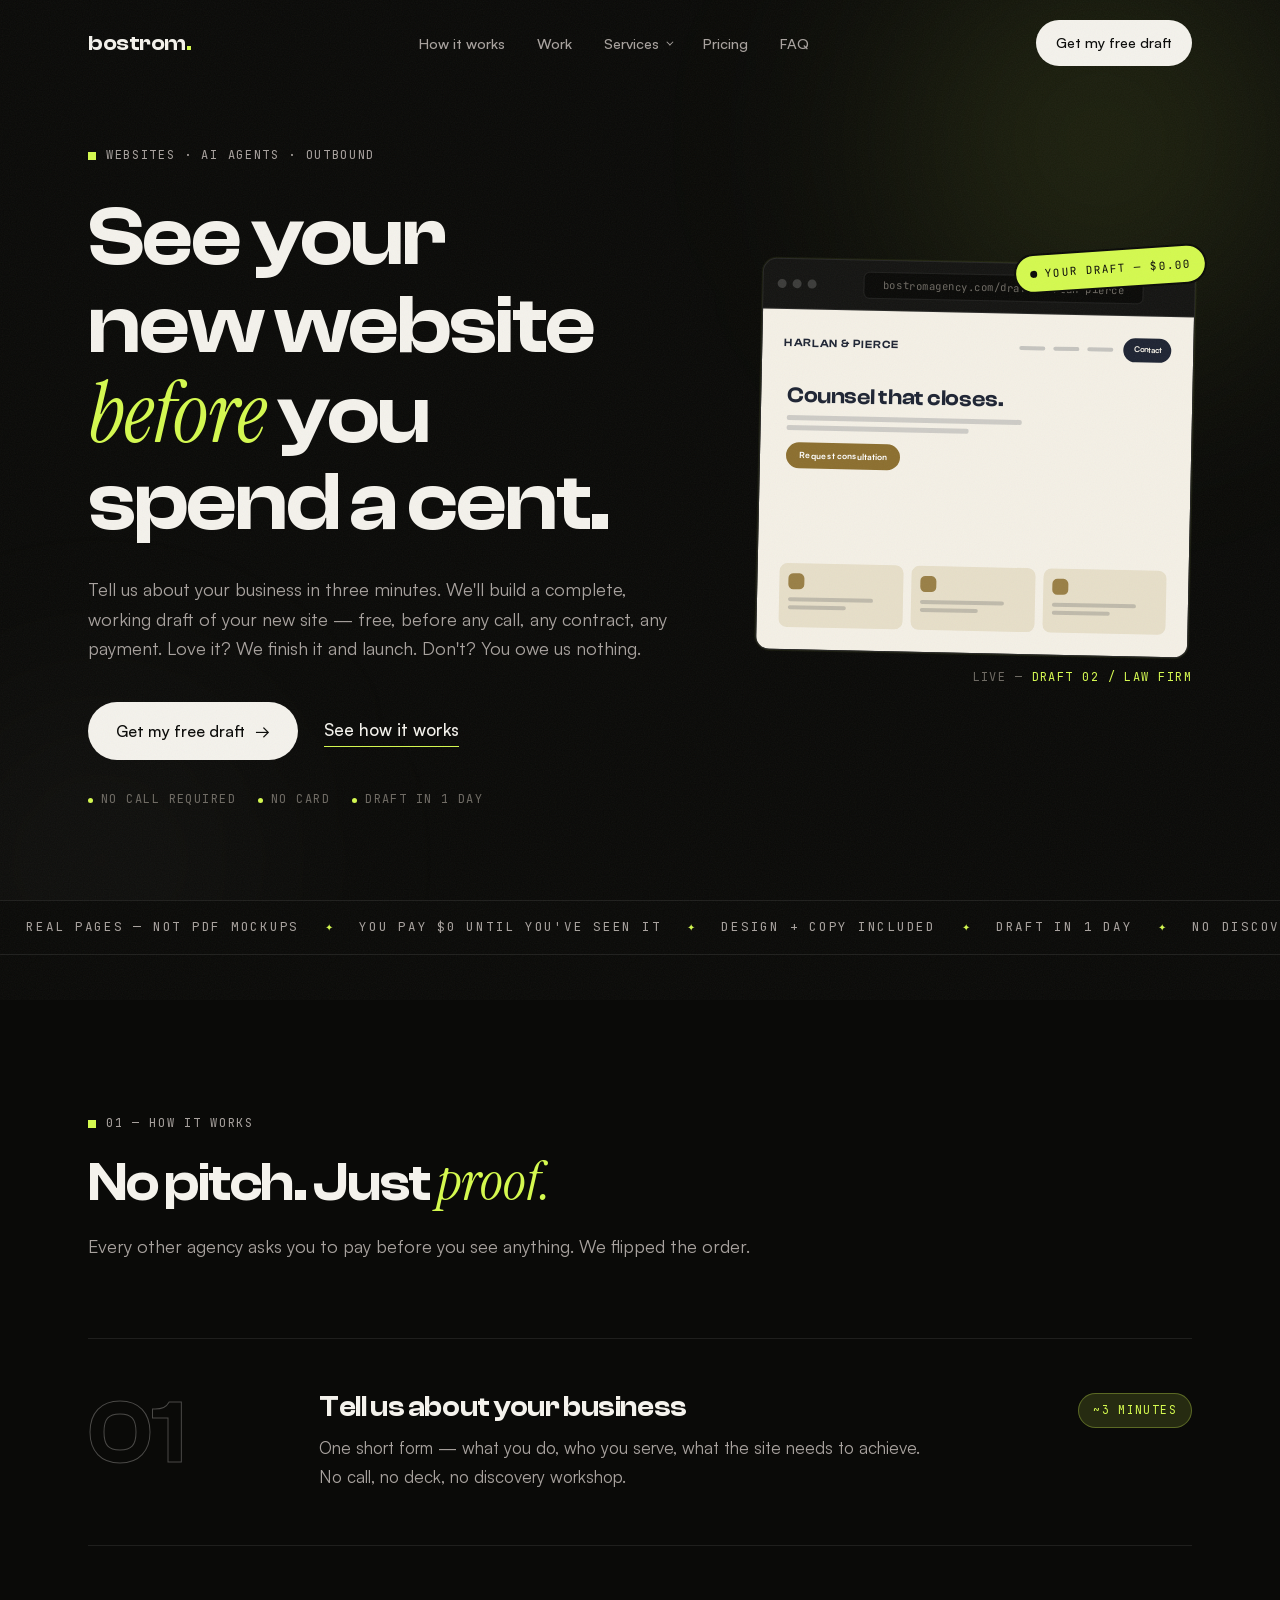
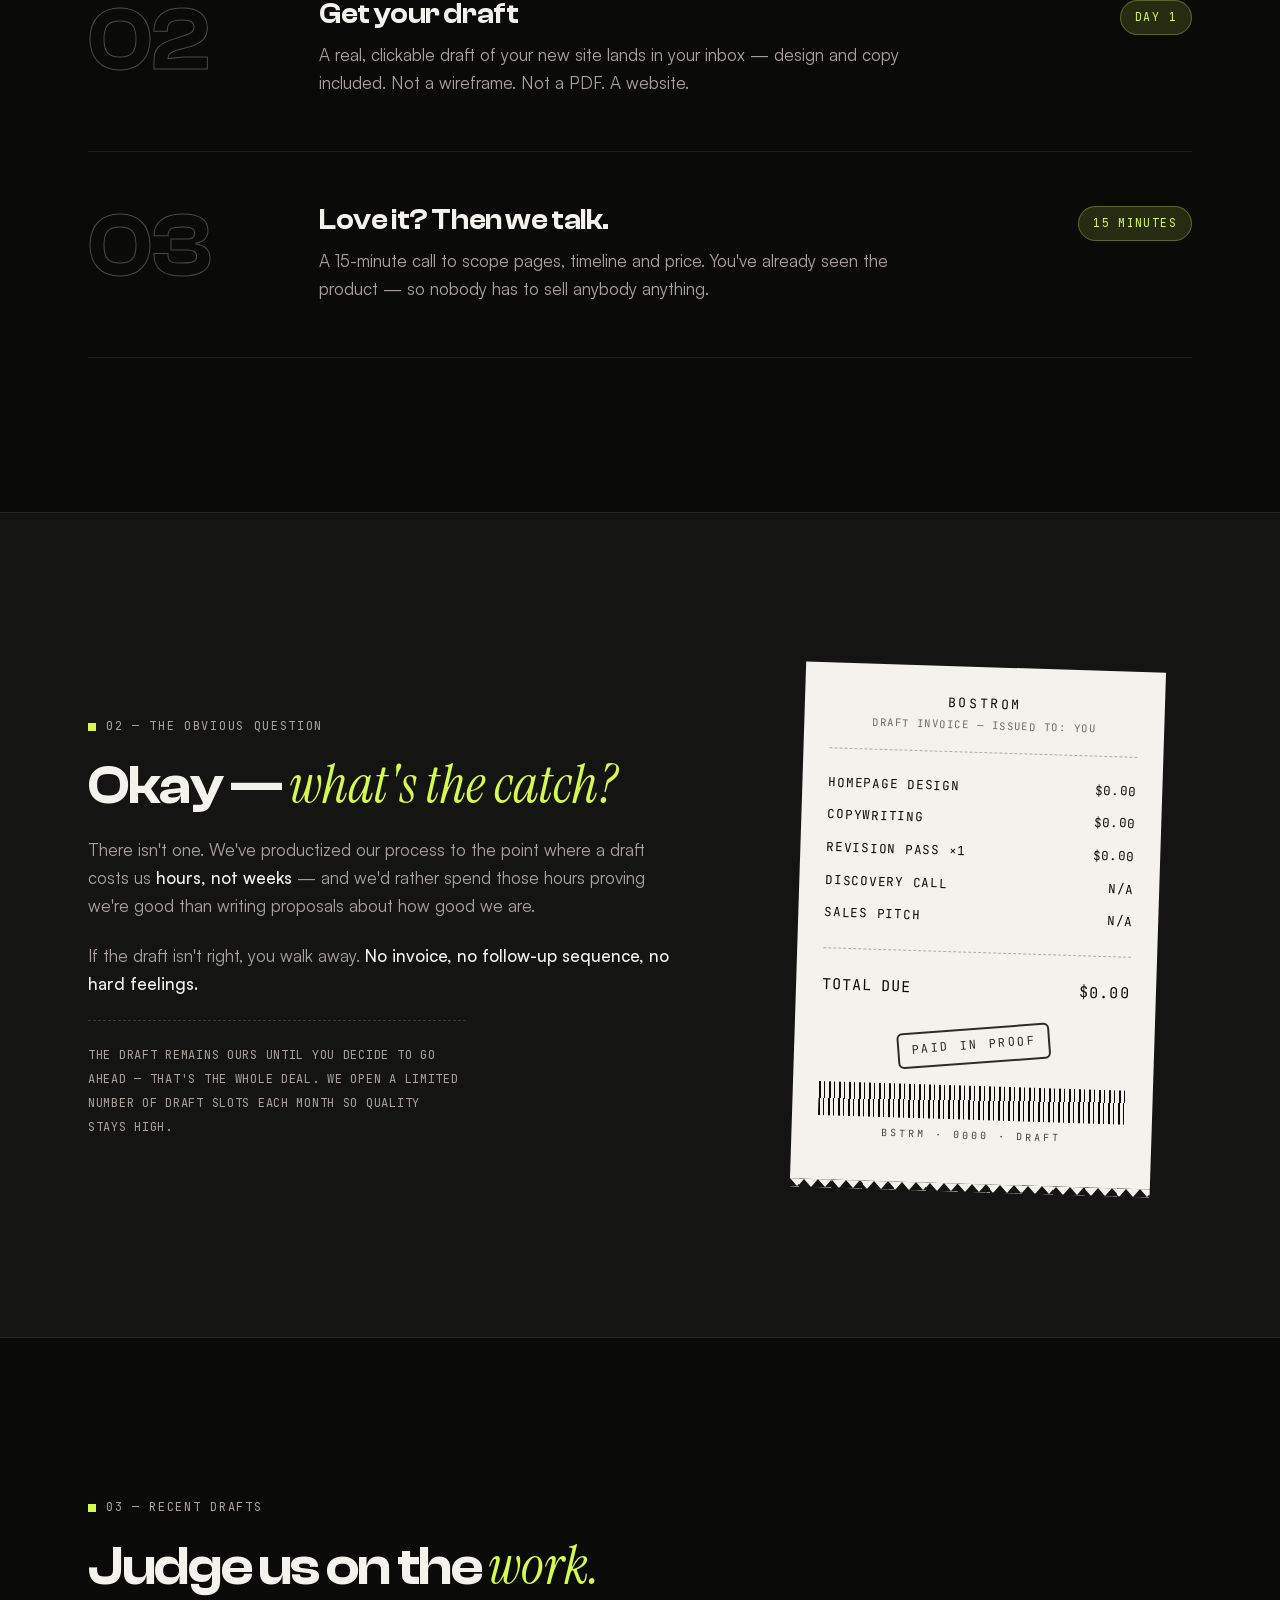
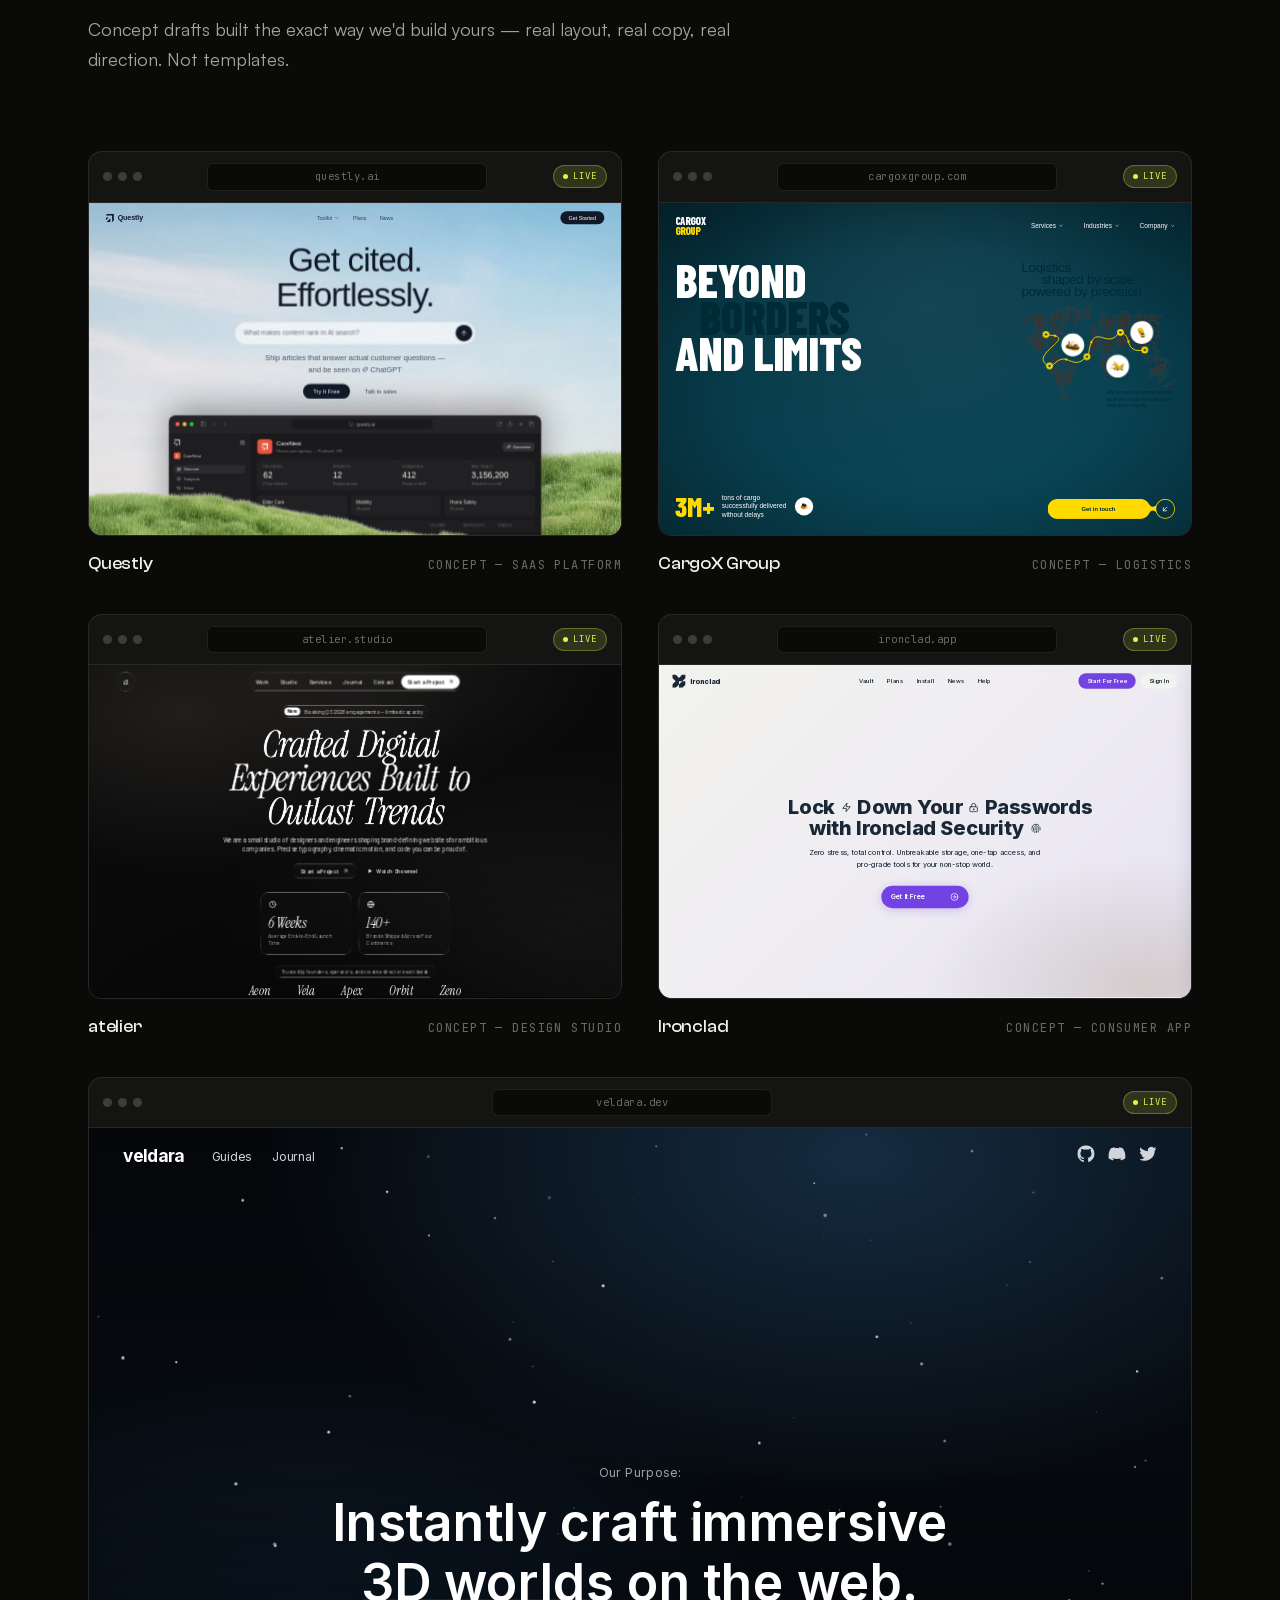
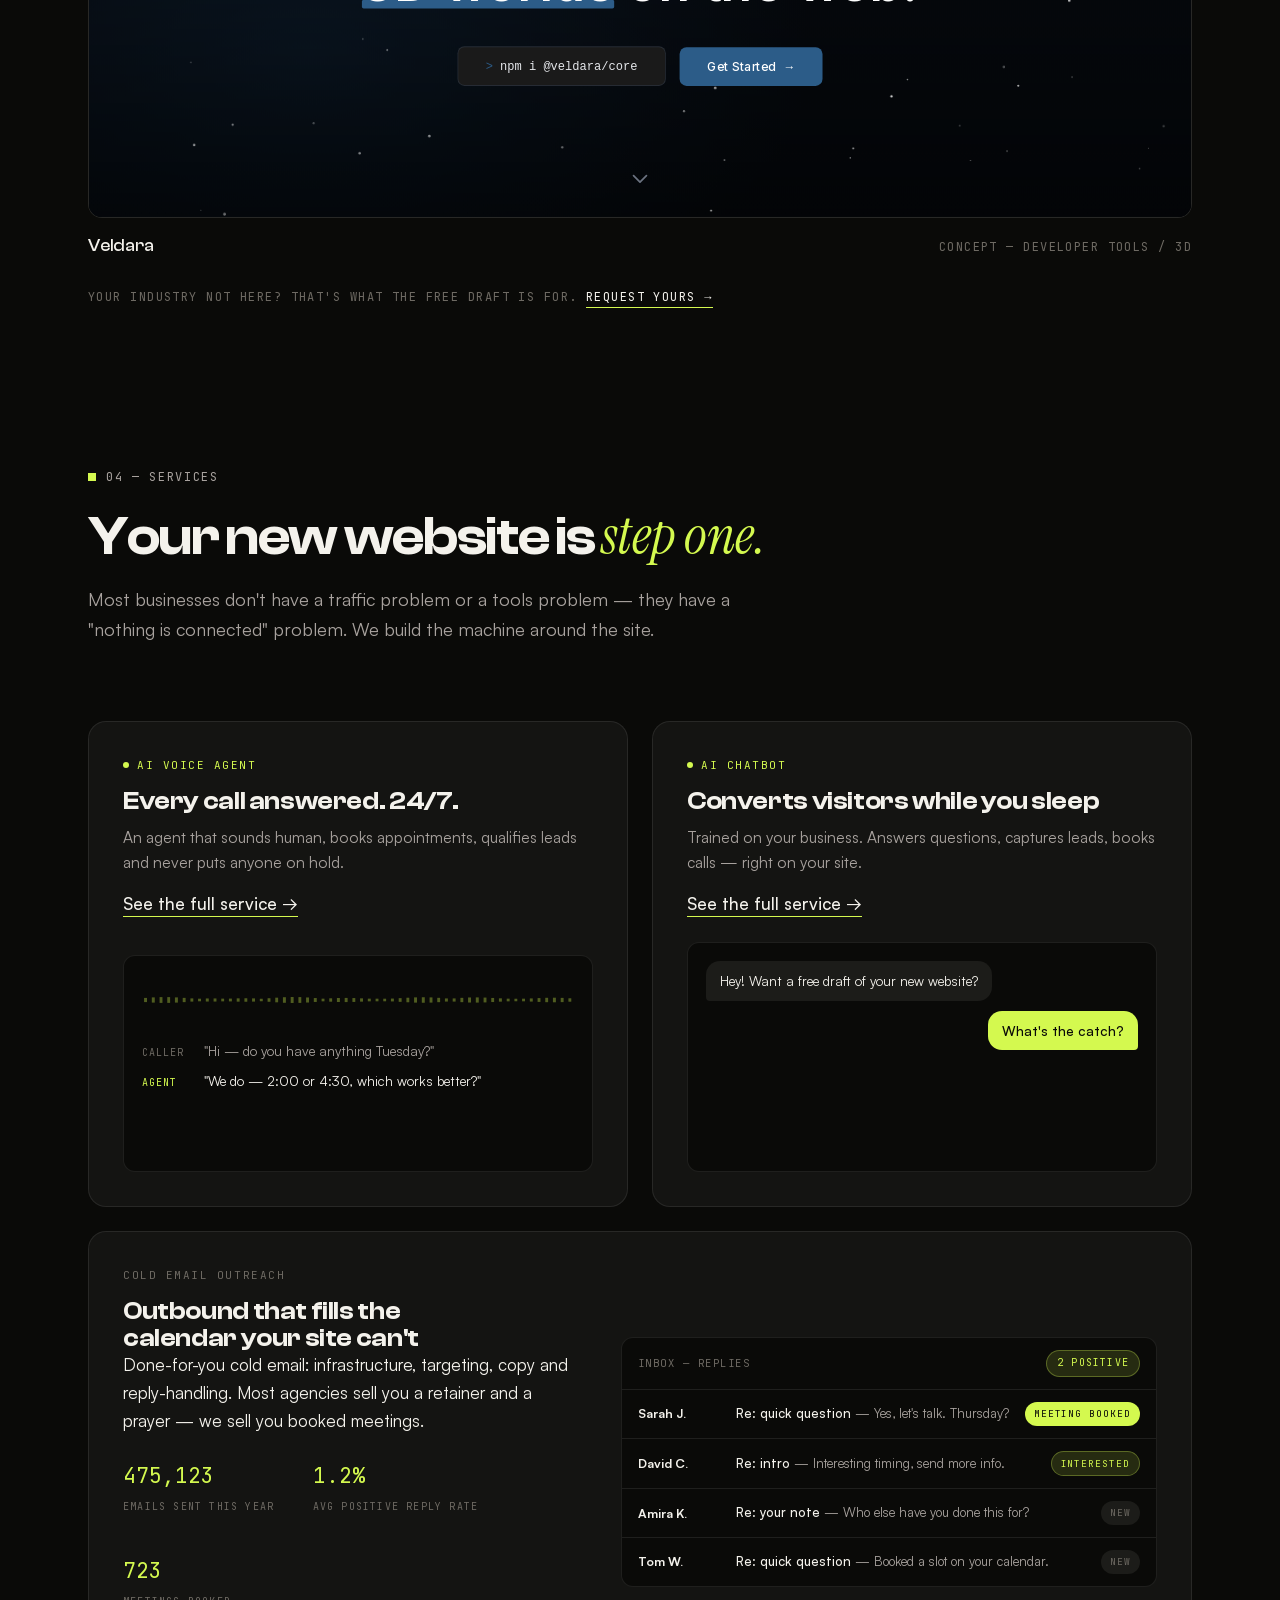
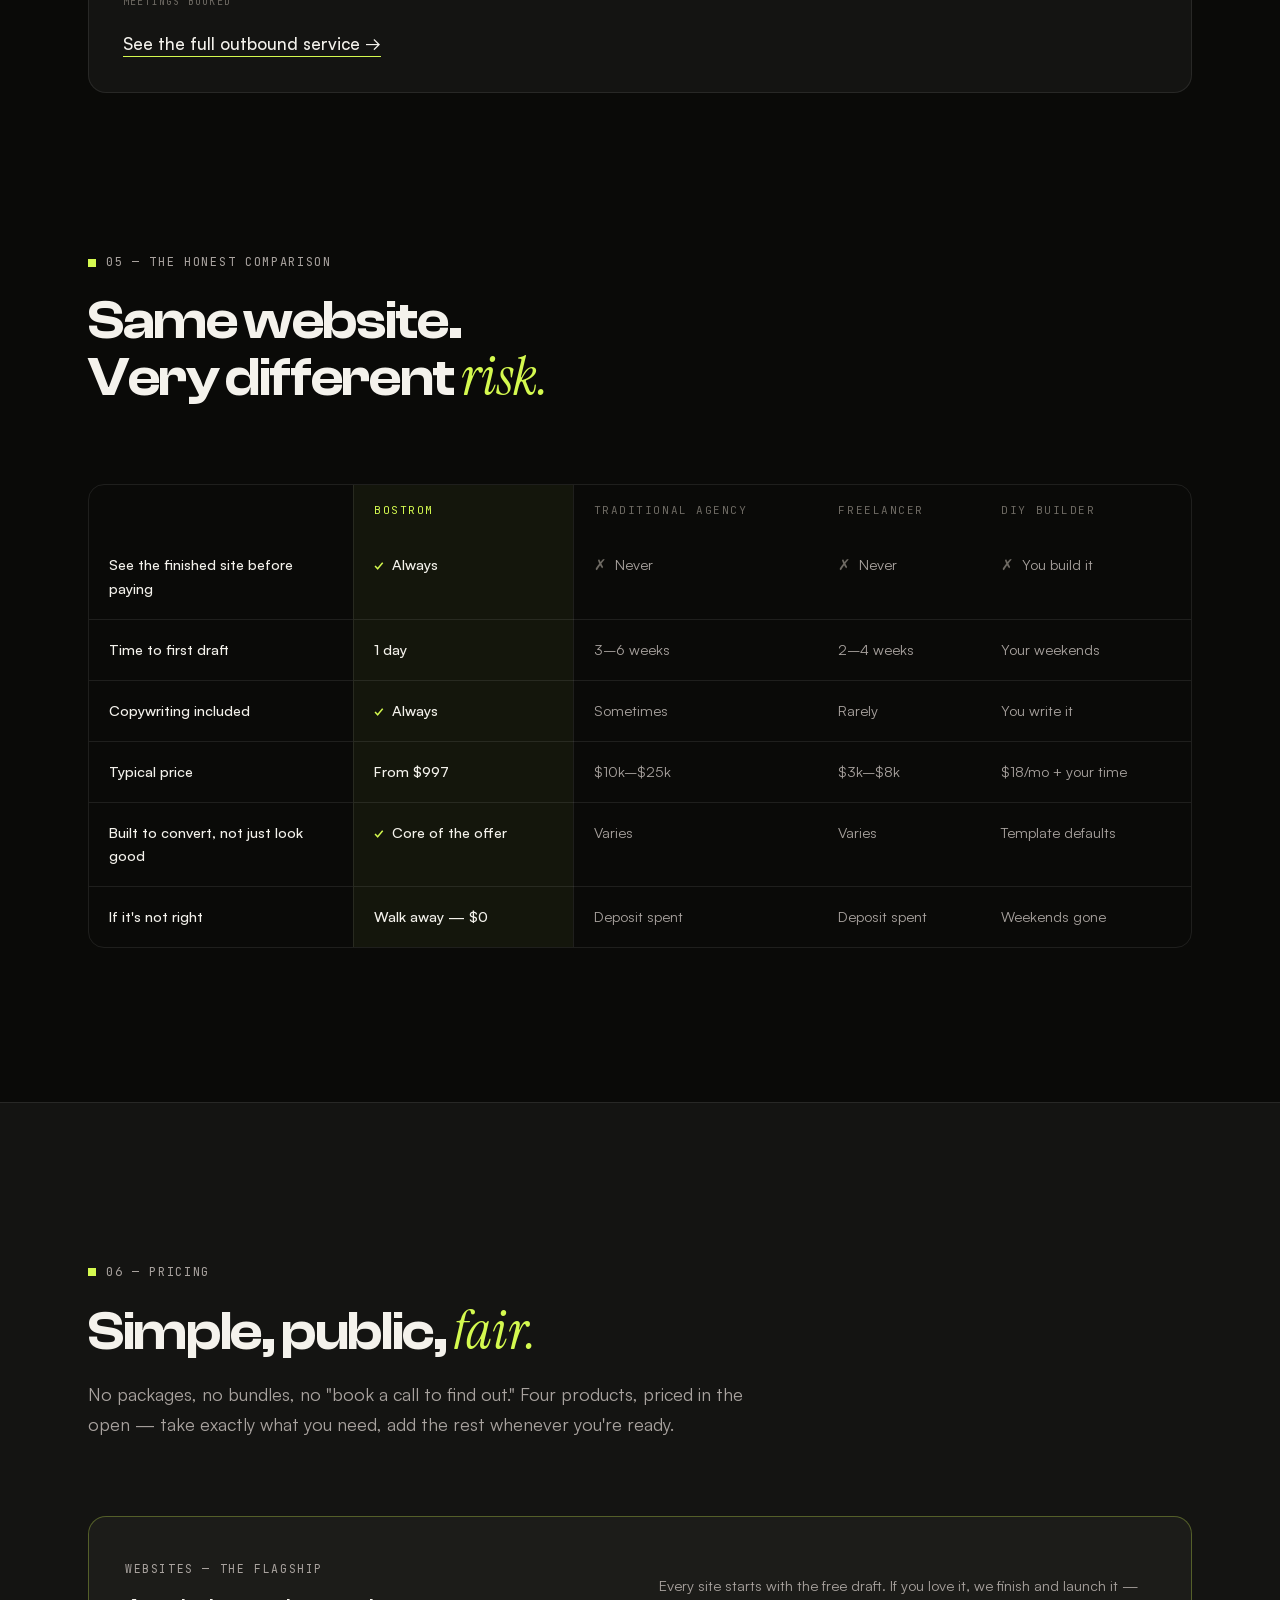
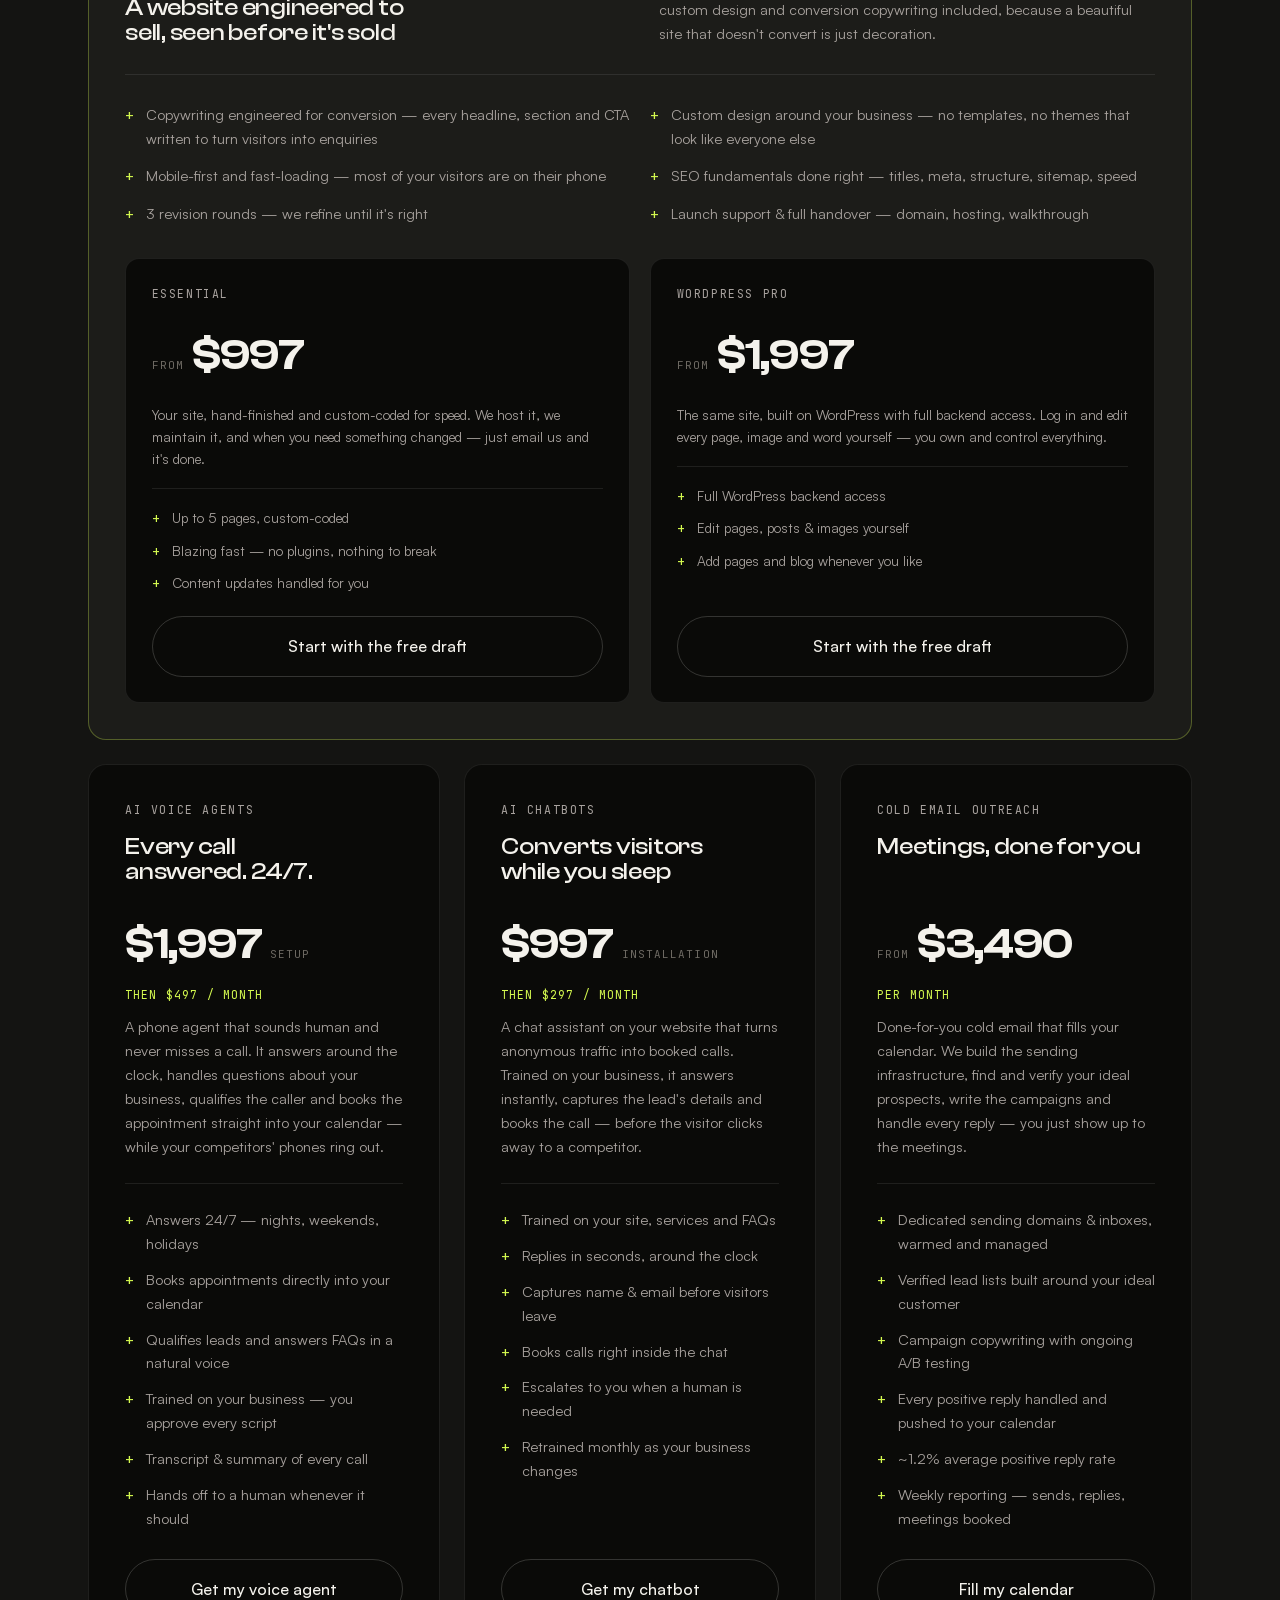
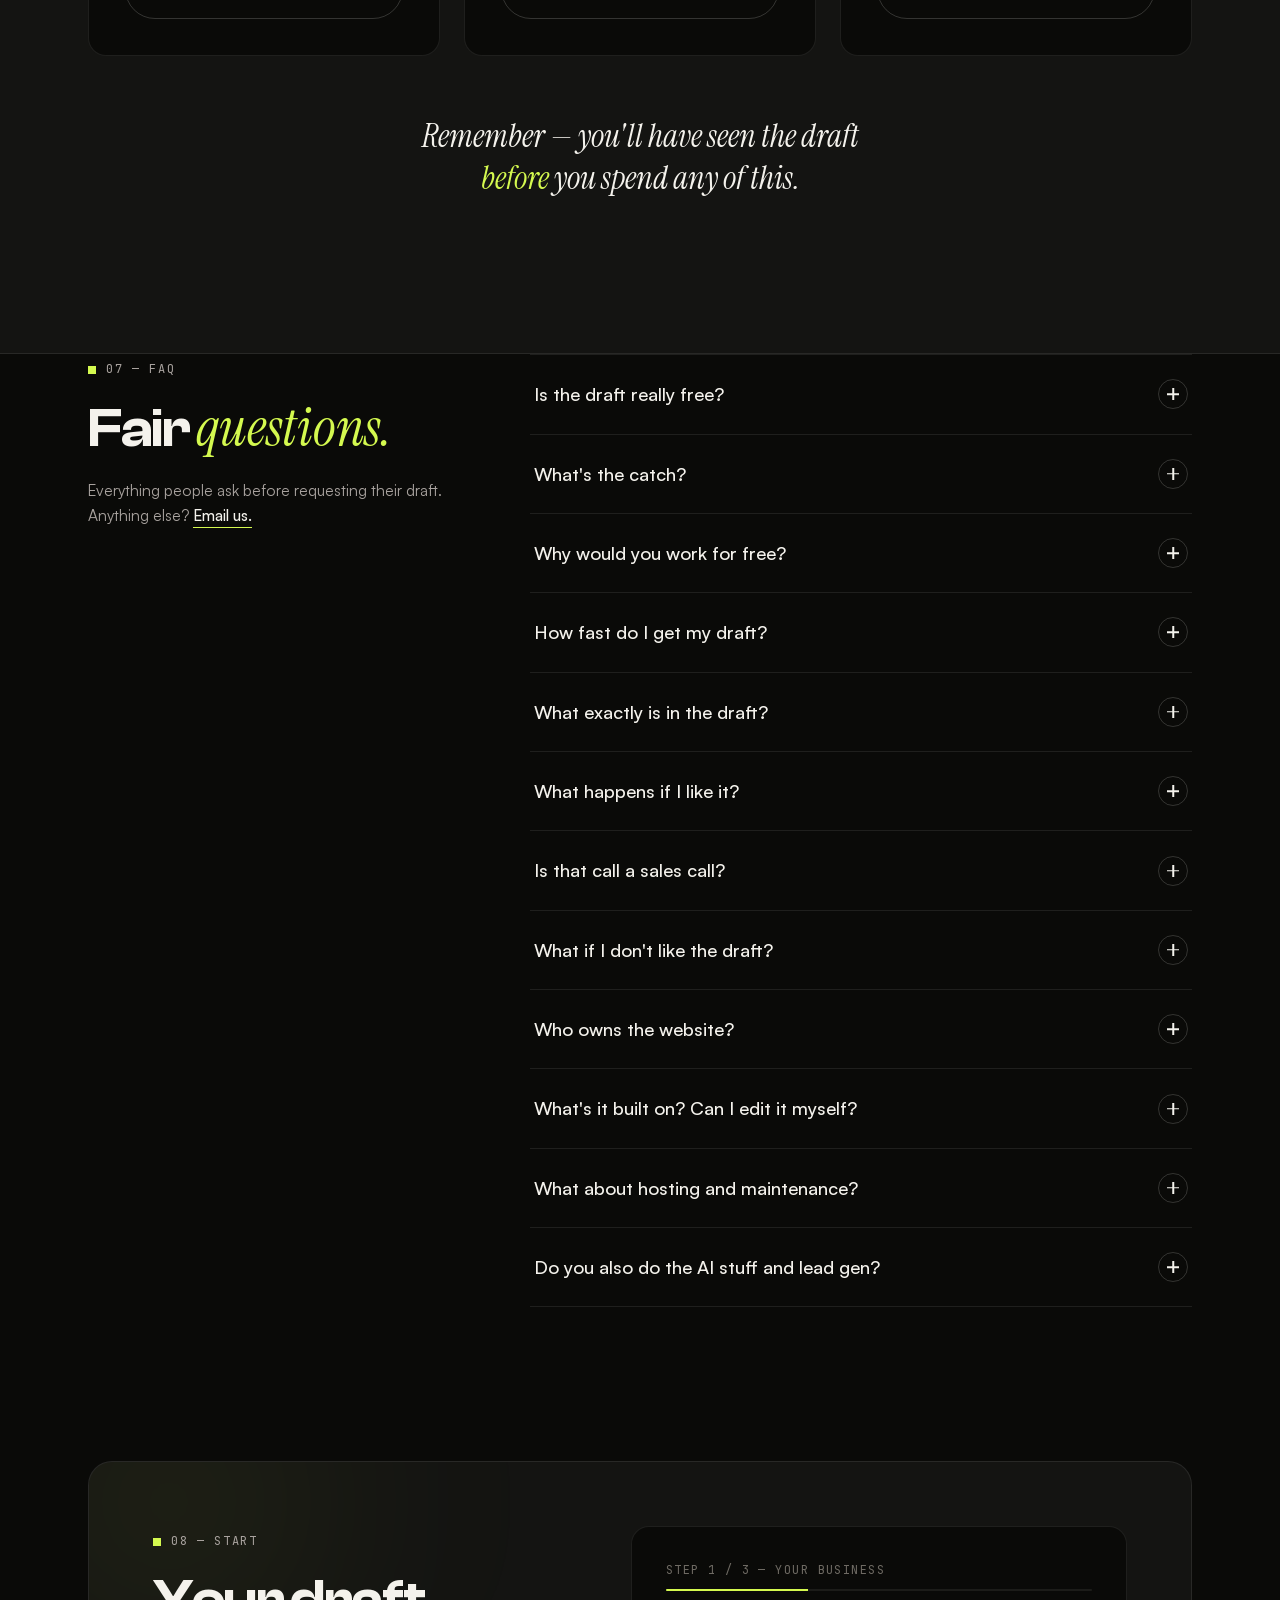
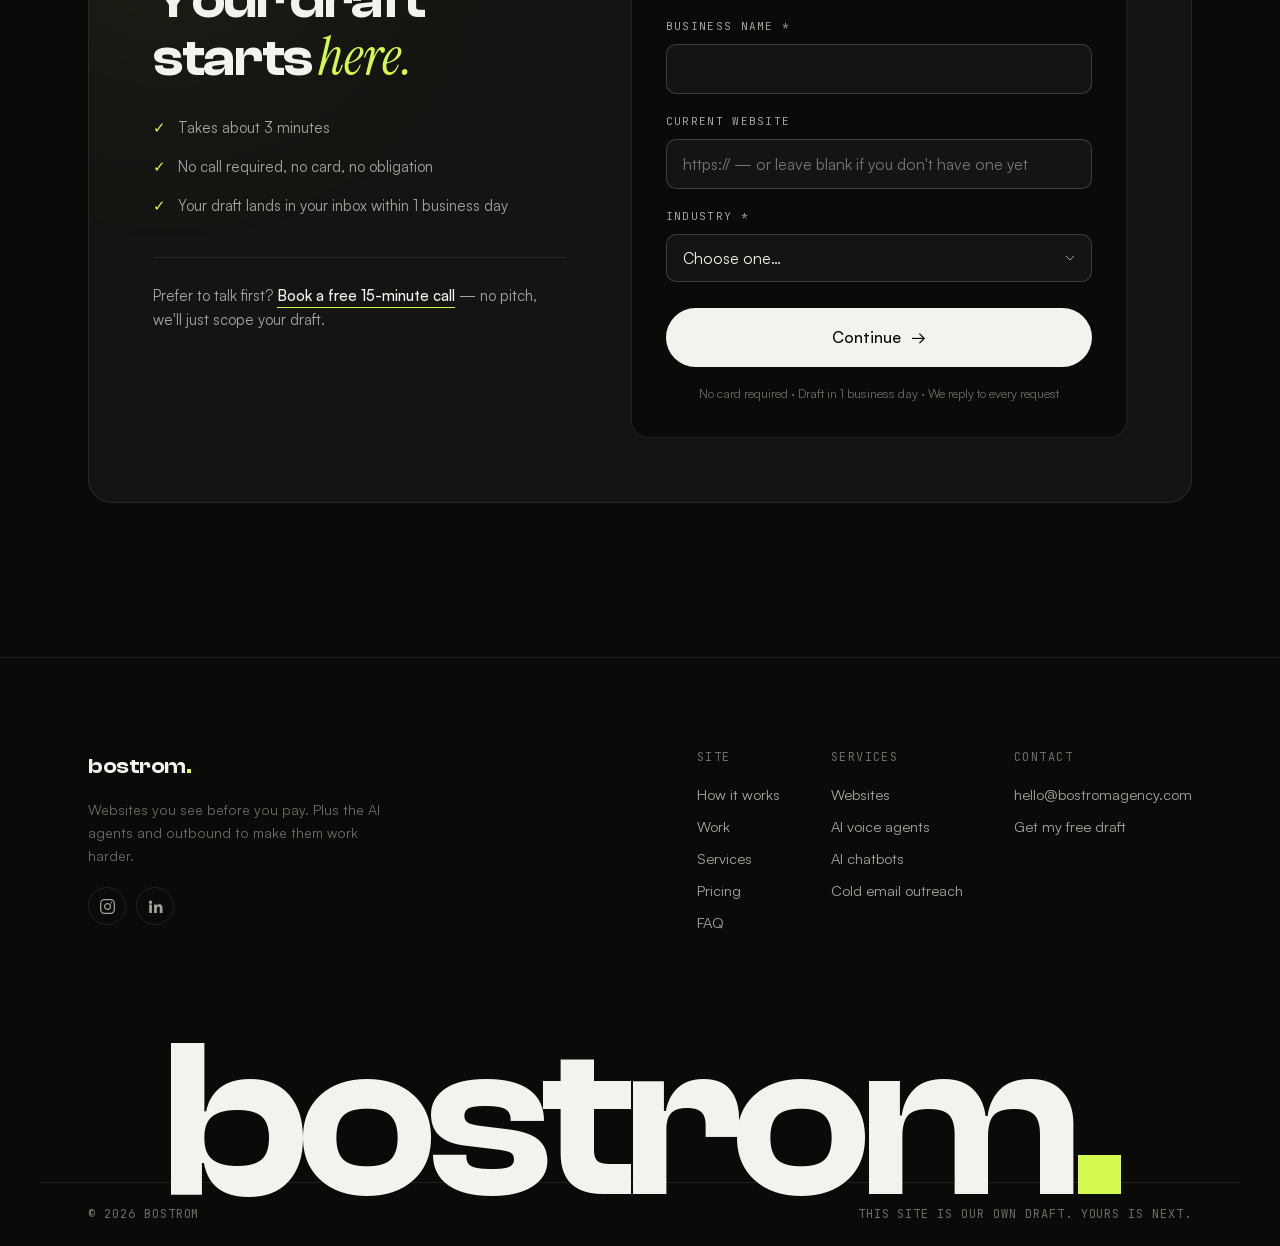
==== commit 1c79015e: "Add Instagram and LinkedIn links to footer Icon links in the footer brand column across all four pag" ====
--- a/index.html
+++ b/index.html
@@ -644,6 +644,14 @@
     <div class="foot-col">
       <a class="wordmark" href="#top">bostrom<i>.</i></a>
       <p style="color:var(--dim);font-size:14px;margin-top:14px;max-width:30ch">Websites you see before you pay. Plus the AI agents and outbound to make them work harder.</p>
+      <div class="foot-social">
+        <a href="https://www.instagram.com/bostromagency/" target="_blank" rel="noopener" aria-label="Bostrom on Instagram">
+          <svg viewBox="0 0 24 24" fill="none" stroke="currentColor" stroke-width="1.7" stroke-linecap="round" stroke-linejoin="round" aria-hidden="true"><rect x="2.4" y="2.4" width="19.2" height="19.2" rx="5.2"/><circle cx="12" cy="12" r="4.2"/><circle cx="17.4" cy="6.6" r="1.05" fill="currentColor" stroke="none"/></svg>
+        </a>
+        <a href="https://www.linkedin.com/in/ajeo006/" target="_blank" rel="noopener" aria-label="Bostrom on LinkedIn">
+          <svg viewBox="0 0 24 24" fill="currentColor" aria-hidden="true"><path d="M4.98 3.5a2.5 2.5 0 1 1 0 5 2.5 2.5 0 0 1 0-5ZM3.1 9h3.8v12H3.1V9Zm6.9 0h3.64v1.64h.05c.51-.96 1.75-1.98 3.6-1.98 3.85 0 4.56 2.53 4.56 5.83V21h-3.8v-5.85c0-1.4-.03-3.2-1.95-3.2-1.95 0-2.25 1.52-2.25 3.1V21H10V9Z"/></svg>
+        </a>
+      </div>
     </div>
     <div class="foot-links">
       <div class="foot-col">
--- a/styles.css
+++ b/styles.css
@@ -464,6 +464,11 @@
 .foot-links a{display:block;font-size:14.5px;color:var(--muted);text-decoration:none;padding-block:4px;transition:color .2s}
 .foot-links a:hover{color:var(--ink)}
 .foot-col .mono{display:block;margin-bottom:12px}
+.foot-social{display:flex;gap:10px;margin-top:20px}
+.foot-social a{display:grid;place-items:center;width:38px;height:38px;border:1px solid var(--line);border-radius:50%;
+  color:var(--muted);text-decoration:none;transition:color .2s,border-color .2s,background .2s}
+.foot-social a:hover{color:var(--lime);border-color:var(--lime-30);background:var(--lime-14)}
+.foot-social svg{width:17px;height:17px;display:block}
 .giant{display:block;text-align:center;font-family:var(--display);font-weight:600;letter-spacing:-.045em;line-height:.78;
   font-size:clamp(4.5rem,17.5vw,17rem);color:var(--ink);text-decoration:none;transform:translateY(.12em);transition:color .5s var(--e-out)}
 .giant i{font-style:normal;color:var(--lime)}
